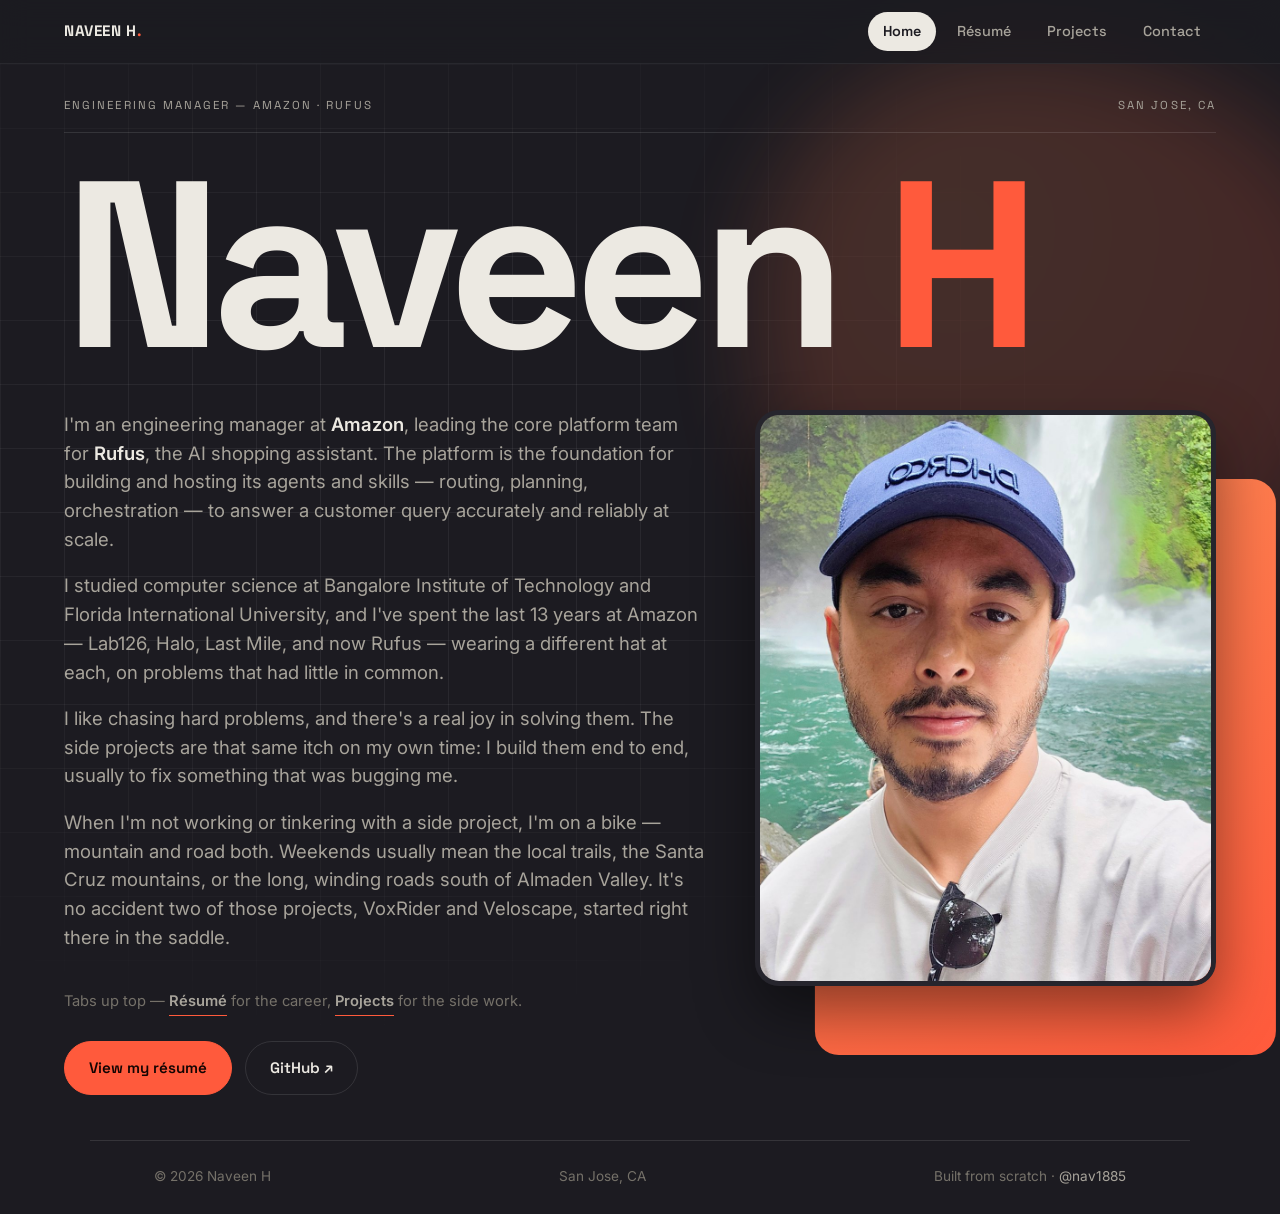
==== index.html @ c93e1983 "Redesign home, expand résumé, soft-dark theme, photo, project updates - Home: full-width layout (gia" ====
<!DOCTYPE html>
<html lang="en">
<head>
  <meta charset="UTF-8" />
  <meta name="viewport" content="width=device-width, initial-scale=1.0" />
  <title>Naveen H — Engineering Manager</title>
  <meta name="description" content="Naveen H — Engineering Manager at Amazon. Building agentic AI platforms, distributed systems, and the teams that ship them. Plus side projects and a lot of cycling." />
  <meta name="author" content="Naveen H" />

  <meta property="og:title" content="Naveen H — Engineering Manager" />
  <meta property="og:description" content="Engineering Manager at Amazon. Agentic AI, distributed systems, and the teams that ship them." />
  <meta property="og:type" content="website" />

  <link rel="preconnect" href="https://fonts.googleapis.com" />
  <link rel="preconnect" href="https://fonts.gstatic.com" crossorigin />
  <link href="https://fonts.googleapis.com/css2?family=Space+Grotesk:wght@400;500;600;700&family=Inter:wght@400;500;600&display=swap" rel="stylesheet" />
  <link rel="stylesheet" href="css/styles.css" />
  <link rel="icon" href="data:image/svg+xml,<svg xmlns='http://www.w3.org/2000/svg' viewBox='0 0 100 100'><text y='.9em' font-size='80' font-family='monospace' font-weight='bold' fill='%23ff4d2e'>N</text></svg>" />
</head>
<body>
  <!-- NAV / TAB BAR -->
  <header class="nav" id="nav">
    <button class="nav__logo" data-tab="home">NAVEEN&nbsp;H<span class="dot">.</span></button>
    <nav class="nav__tabs" id="tabs" role="tablist">
      <button class="tab-link is-active" data-tab="home" role="tab">Home</button>
      <button class="tab-link" data-tab="resume" role="tab">Résumé</button>
      <button class="tab-link" data-tab="projects" role="tab">Projects</button>
      <button class="tab-link" data-tab="contact" role="tab">Contact</button>
    </nav>
  </header>

  <main id="main">

    <!-- ============ HOME ============ -->
    <section class="panel panel--home is-active" id="panel-home" role="tabpanel">
      <div class="hero__grid" aria-hidden="true"></div>
      <div class="blob" aria-hidden="true"></div>
      <div class="hero">
        <div class="hero__top reveal">
          <span>Engineering Manager — Amazon · Rufus</span>
          <span>San Jose, CA</span>
        </div>

        <h1 class="hero__name reveal" style="--d:.06s">Naveen&nbsp;<span class="accent">H</span></h1>

        <div class="hero__body">
          <div class="hero__lead">
          <div class="hero__intro reveal" style="--d:.16s">
            <p>
              I'm an engineering manager at <strong>Amazon</strong>, leading the core platform team for
              <strong>Rufus</strong>, the AI shopping assistant. The platform is the foundation for
              building and hosting its agents and skills — routing, planning, orchestration — to answer a
              customer query accurately and reliably at scale.
            </p>
            <p>
              I studied computer science at Bangalore Institute of Technology and Florida International
              University, and I've spent the last 13 years at Amazon — Lab126, Halo, Last Mile, and now
              Rufus — wearing a different hat at each, on problems that had little in common.
            </p>
            <p>
              I like chasing hard problems, and there's a real joy in solving them. The side projects are
              that same itch on my own time: I build them end to end, usually to fix something that was
              bugging me.
            </p>
            <p>
              When I'm not working or tinkering with a side project, I'm on a bike — mountain and road both.
              Weekends usually mean the local trails, the Santa Cruz mountains, or the long, winding roads
              south of Almaden Valley. It's no accident two of those projects, VoxRider and Veloscape,
              started right there in the saddle.
            </p>
          </div>

          <div class="hero__aside reveal" style="--d:.24s">
            <p class="hero__hint">
              Tabs up top — <button class="link-tab" data-tab="resume">Résumé</button> for the career,
              <button class="link-tab" data-tab="projects">Projects</button> for the side work.
            </p>
            <div class="hero__actions">
              <button class="btn btn--solid" data-tab="resume">View my résumé</button>
              <a href="https://github.com/nav1885" target="_blank" rel="noopener" class="btn btn--ghost">GitHub ↗</a>
            </div>
          </div>
          </div>
          <figure class="hero__portrait reveal" style="--d:.3s">
            <img src="assets/img/profile.jpg" alt="Naveen H" width="900" height="1200" />
          </figure>
        </div>
      </div>
    </section>

    <!-- ============ RÉSUMÉ ============ -->
    <section class="panel" id="panel-resume" role="tabpanel">
      <div class="wrap">
        <div class="section__head reveal">
          <span class="section__tag">Résumé</span>
          <h2 class="section__title">A decade of building<br>platforms &amp; people.</h2>
          <p class="section__intro">
            Engineering manager with 13+ years at Amazon — from shipping big-data telemetry pipelines as
            an engineer to leading the platform behind Amazon's AI shopping assistant. My throughline:
            find the right problems, enable the team, and turn ambiguity into shipped product.
          </p>
        </div>

        <h3 class="block-title reveal">Experience</h3>
        <ol class="timeline">
          <li class="t-item reveal">
            <div class="t-item__rail"><span class="t-dot t-dot--now"></span></div>
            <div class="t-item__body">
              <div class="t-item__meta">
                <span class="t-item__date">Jan 2025 — Present</span>
                <span class="t-item__badge t-item__badge--now">Current</span>
              </div>
              <h3 class="t-item__role">Software Development Manager</h3>
              <p class="t-item__org">Amazon · Rufus <span>— Santa Clara, CA</span></p>
              <p class="t-item__desc">
                Lead and grow the <strong>core platform team</strong> for Rufus, Amazon's AI shopping
                assistant — the experience that guides customers through their shopping journey and answers
                questions on products, recommendations, comparisons, price alerts, and more.
              </p>
              <ul class="t-item__points">
                <li>The team builds the core platform that orchestrates streaming workflows across multiple internal services and LLMs — with graceful degradation, load testing, and operations across North America, Europe, and the Far East.</li>
                <li>The platform hosts a <strong>multi-agent</strong> stack — query understanding, routing, planning, and orchestration — to answer customer queries accurately and at low latency.</li>
                <li>Drove delivery of <strong>Deep Research</strong>, an async agentic workflow that compiles a complete, personalized shopping guide from a customer's preferences.</li>
              </ul>
              <ul class="t-item__tags"><li>Agentic AI / LLMs</li><li>Multi-agent orchestration</li><li>Streaming</li><li>Global scale</li></ul>
            </div>
          </li>

          <li class="t-item reveal">
            <div class="t-item__rail"><span class="t-dot"></span></div>
            <div class="t-item__body">
              <div class="t-item__meta"><span class="t-item__date">Jun 2023 — Dec 2024</span></div>
              <h3 class="t-item__role">Software Development Manager</h3>
              <p class="t-item__org">Amazon · Last Mile <span>— Santa Cruz, CA</span></p>
              <p class="t-item__desc">
                Managed the team building an Android <strong>in-vehicle delivery app</strong> that guides
                drivers through daily routes, itineraries, and turn-by-turn navigation to deliver packages
                to retail customers.
              </p>
              <ul class="t-item__points">
                <li>Partnered with external OEM partners on an over-the-air update mechanism, enabling rapid, autonomous updates that cut release time by <strong>75%</strong>.</li>
                <li>Expanded the app into <strong>EU regions</strong> with multi-language support for seamless driver adoption.</li>
                <li>Led developer-productivity initiatives — CI optimization, pre-commit automated testing, pipeline automation, and automated APK builds and signing.</li>
                <li>Restructured operational metrics to better classify customer concerns, improving monitoring and notifications.</li>
              </ul>
              <ul class="t-item__tags"><li>Android</li><li>OTA updates</li><li>EU expansion</li><li>Developer productivity</li></ul>
            </div>
          </li>

          <li class="t-item reveal">
            <div class="t-item__rail"><span class="t-dot"></span></div>
            <div class="t-item__body">
              <div class="t-item__meta"><span class="t-item__date">Oct 2021 — Jun 2023</span></div>
              <h3 class="t-item__role">Software Development Manager</h3>
              <p class="t-item__org">Amazon · Halo Health Technology <span>— Sunnyvale, CA</span></p>
              <p class="t-item__desc">
                Built and led a high-performing, <strong>9-person</strong> multi-disciplinary team to tackle
                accuracy challenges and improve the efficacy of algorithms running on Halo health devices.
              </p>
              <ul class="t-item__points">
                <li>Defined the team's mission, charter, goals, and a <strong>3-year roadmap</strong>, working closely with product, science, engineering, and partner teams.</li>
                <li>Launched a framework to visualize algorithm performance for applied-science teams, integrated into the pipeline to gate deployments on KPIs and reduce churn.</li>
                <li>Stood up on-device <strong>end-to-end testing</strong> in a controlled environment to measure performance and eliminate defects before shipping.</li>
                <li>Built a sensor-data collection pipeline for iterative algorithm development, and shipped customer-facing features to <strong>200,000+</strong> users with a closed-loop improvement system.</li>
              </ul>
              <ul class="t-item__tags"><li>Wearables</li><li>Applied science</li><li>Algorithm quality</li><li>Roadmap &amp; charter</li></ul>
            </div>
          </li>

          <li class="t-item reveal">
            <div class="t-item__rail"><span class="t-dot"></span></div>
            <div class="t-item__body">
              <div class="t-item__meta"><span class="t-item__date">Jan 2019 — Oct 2021</span></div>
              <h3 class="t-item__role">Software Development Manager</h3>
              <p class="t-item__org">Amazon · Lab126 <span>— Sunnyvale, CA</span></p>
              <p class="t-item__desc">
                Built a team of <strong>6 engineers</strong> from scratch to partner with applied and research
                scientists on ML infrastructure for a multi-year roadmap — defining strategy, execution
                methodology, and hiring.
              </p>
              <ul class="t-item__points">
                <li>Over two years, the team shipped <strong>4 services and 5 AWS batch workflows</strong> processing <strong>100TB+</strong> for pre-processing, transformation, and batch inference.</li>
                <li>Delivered a fully managed reporting &amp; analytics platform — <strong>100+ dashboards</strong> serving <strong>1,200+</strong> engineers, PMs, and executives across regions; serverless microservices, GraphQL backends, and a React static-site frontend. Cut infra cost <strong>90%</strong>, saved 50%+ productivity time, CSAT 4/5.</li>
                <li>Streamlined the SDLC — architecture, documentation, and CI/CD with automated tests — nearly eliminating post-production issues and reducing developer burnout by <strong>55%+</strong>.</li>
                <li>Managed a <strong>$1M budget</strong> and AWS capacity planning, holding cost estimates within 5–10%.</li>
              </ul>
              <ul class="t-item__tags"><li>Machine learning infra</li><li>Serverless</li><li>GraphQL · React</li><li>$1M budget</li></ul>
            </div>
          </li>

          <li class="t-item reveal">
            <div class="t-item__rail"><span class="t-dot"></span></div>
            <div class="t-item__body">
              <div class="t-item__meta"><span class="t-item__date">Sep 2017 — Dec 2018</span></div>
              <h3 class="t-item__role">Senior Software Development Engineer · Lead</h3>
              <p class="t-item__org">Amazon · Lab126 <span>— Sunnyvale, CA</span></p>
              <p class="t-item__desc">
                As tech lead, designed and built a serverless, highly scalable RESTful ML microservice for
                return-rate prediction, fronted by a dashboard web app.
              </p>
              <ul class="t-item__points">
                <li>Replaced a third-party dependency and a 3-week, error-prone manual process — <strong>saving $100K/year</strong> and returning results in seconds at basic cloud-infra cost; multi-threaded processors handled 10+ years of on-demand data.</li>
                <li>Built a reusable, horizontally-scaling framework to ingest data from <strong>20+ contract manufacturers</strong> into 4 databases, with automated CI/CD (unit tests and code-review gates).</li>
                <li>Designed an OAuth authentication microservice on <strong>AWS Cognito</strong> with federated access and signed temporary tokens, fronting all of the team's frontend apps.</li>
              </ul>
              <ul class="t-item__tags"><li>ML services</li><li>OAuth · Cognito</li><li>CI/CD</li><li>Scalability</li></ul>
            </div>
          </li>

          <li class="t-item reveal">
            <div class="t-item__rail"><span class="t-dot"></span></div>
            <div class="t-item__body">
              <div class="t-item__meta"><span class="t-item__date">Nov 2012 — Sep 2017</span></div>
              <h3 class="t-item__role">Software Development Engineer</h3>
              <p class="t-item__org">Amazon · Lab126 <span>— Sunnyvale, CA</span></p>
              <p class="t-item__desc">
                Designed and built a <strong>BI reporting engine</strong> from the ground up, serving 400+
                internal users across 10+ geographies.
              </p>
              <ul class="t-item__points">
                <li>Built and operated a big-data ingestion and summarization platform (<strong>100TB+</strong>) deriving device telemetry, performance, and usage metrics to monitor field-device health.</li>
                <li>Added dashboard web-app features including <strong>SSO</strong> and VIP management.</li>
              </ul>
              <ul class="t-item__tags"><li>Big data</li><li>BI &amp; reporting</li><li>Telemetry</li><li>SSO</li></ul>
            </div>
          </li>
        </ol>

        <h3 class="block-title reveal">Education</h3>
        <div class="edu reveal">
          <div class="edu__item">
            <span class="edu__deg">M.S. Computer Science</span>
            <span class="edu__school">Florida International University · 2011</span>
          </div>
          <div class="edu__item">
            <span class="edu__deg">B.S. Computer Science</span>
            <span class="edu__school">Bangalore Institute of Technology · 2009</span>
          </div>
        </div>
      </div>
    </section>

    <!-- ============ PROJECTS ============ -->
    <section class="panel" id="panel-projects" role="tabpanel">
      <div class="wrap">
        <div class="section__head reveal">
          <span class="section__tag">Projects</span>
          <h2 class="section__title">Nights &amp; weekends,<br>shipped.</h2>
          <p class="section__intro">
            Side projects I build end-to-end — design, code, backend, and store launch. A few are live in
            the App Store right now; the rest are close behind.
          </p>
        </div>
        <div class="proj-grid" id="projGrid"><!-- injected by main.js --></div>
        <a href="https://github.com/nav1885" target="_blank" rel="noopener" class="proj-all reveal">
          See everything on GitHub <span>↗</span>
        </a>
      </div>
    </section>

    <!-- ============ CONTACT ============ -->
    <section class="panel panel--contact" id="panel-contact" role="tabpanel">
      <div class="wrap contact__inner reveal">
        <span class="section__tag">Contact</span>
        <h2 class="contact__title">Let's build<br>something.</h2>
        <a href="mailto:nhc002@gmail.com" class="contact__email">nhc002@gmail.com</a>
        <div class="contact__links">
          <a href="https://github.com/nav1885" target="_blank" rel="noopener">GitHub</a>
          <a href="https://www.strava.com/athletes/55120970" target="_blank" rel="noopener">Strava</a>
        </div>
      </div>
    </section>
  </main>

  <footer class="footer">
    <span>© <span id="year"></span> Naveen H</span>
    <span>San Jose, CA</span>
    <span>Built from scratch · <a href="https://github.com/nav1885" target="_blank" rel="noopener">@nav1885</a></span>
  </footer>

  <script src="js/main.js"></script>
</body>
</html>
---- css/styles.css ----
/* =========================================================
   Naveen H — Portfolio
   Dark · bold · minimal · large type · TAB-based (no long scroll)
   ========================================================= */

:root {
  --bg:        #1c1b21;
  --bg-soft:   #26252d;
  --bg-card:   #26252d;
  --line:      rgba(255,255,255,.11);
  --line-soft: rgba(255,255,255,.06);
  --fg:        #ece9e2;
  --fg-dim:    #a8a49b;
  --fg-faint:  #757169;
  --accent:    #ff5a3c;
  --accent-2:  #ff8a55;
  --strava:    #fc4c02;
  --nav-bg:    rgba(28,27,33,.78);
  --shadow:    0 18px 44px rgba(0,0,0,.32);

  --ios:    #e7e7ea;
  --android:#3ddc84;
  --web:    #5b9dff;
  --chain:  #b794ff;
  --ai:     #ffb02e;

  --maxw: 1100px;
  --pad: clamp(1.25rem, 5vw, 4.5rem);
  --nav-h: 64px;
  --font-display: "Space Grotesk", system-ui, sans-serif;
  --font-body: "Inter", system-ui, sans-serif;
  --ease: cubic-bezier(.16,1,.3,1);
}

* { margin: 0; padding: 0; box-sizing: border-box; }
html { -webkit-font-smoothing: antialiased; }
body {
  background: var(--bg); color: var(--fg);
  font-family: var(--font-body); font-size: 17px; line-height: 1.6;
  overflow-x: hidden; -moz-osx-font-smoothing: grayscale;
  min-height: 100vh; display: flex; flex-direction: column;
}
::selection { background: var(--accent); color: #fff; }
a { color: inherit; text-decoration: none; }
button { font: inherit; color: inherit; background: none; border: none; cursor: pointer; }
em { font-style: normal; color: var(--accent); }
strong { color: var(--fg); font-weight: 600; }
.accent { color: var(--accent); }

/* ---------- NAV / TAB BAR ---------- */
.nav {
  position: fixed; top: 0; left: 0; right: 0; z-index: 100; height: var(--nav-h);
  display: flex; align-items: center; justify-content: space-between; gap: 1rem;
  padding: 0 var(--pad);
  background: var(--nav-bg);
  backdrop-filter: blur(14px) saturate(140%);
  -webkit-backdrop-filter: blur(14px) saturate(140%);
  border-bottom: 1px solid var(--line-soft);
}
.nav__logo {
  font-family: var(--font-display); font-weight: 700; letter-spacing: .04em;
  font-size: .95rem; white-space: nowrap; flex-shrink: 0;
}
.nav__logo .dot { color: var(--accent); }
.nav__tabs { display: flex; gap: .35rem; overflow-x: auto; scrollbar-width: none; }
.nav__tabs::-webkit-scrollbar { display: none; }
.tab-link {
  font-family: var(--font-display); font-weight: 500; font-size: .9rem;
  color: var(--fg-dim); padding: .5rem .95rem; border-radius: 100px;
  white-space: nowrap; transition: color .25s, background .25s;
}
.tab-link:hover { color: var(--fg); }
.tab-link.is-active { color: var(--bg); background: var(--fg); font-weight: 600; }
@media (max-width: 640px) {
  :root { --pad: 1.1rem; }
  .nav__logo { font-size: .85rem; }
  .tab-link { font-size: .82rem; padding: .45rem .7rem; }
}

/* ---------- PANELS (tabs) ---------- */
#main { flex: 1; position: relative; }
.panel { display: none; padding-top: var(--nav-h); min-height: calc(100vh - var(--nav-h)); }
.panel.is-active { display: block; }
.panel.is-active { animation: panelIn .55s var(--ease) both; }
@keyframes panelIn { from { opacity: 0; transform: translateY(10px); } to { opacity: 1; transform: none; } }
.wrap { max-width: var(--maxw); margin: 0 auto; padding: clamp(2.5rem, 6vw, 4.5rem) var(--pad) 5rem; }
/* Résumé & Projects tabs run wider — ~70% of page on large screens, never narrower than other tabs */
#panel-resume .wrap,
#panel-projects .wrap { max-width: max(var(--maxw), 72vw); }

/* ---------- HERO (home panel) ---------- */
.panel--home.is-active { display: flex; }
.panel--home { position: relative; align-items: center; overflow: hidden; }
.hero__grid {
  position: absolute; inset: 0;
  background-image: linear-gradient(var(--line-soft) 1px, transparent 1px),
                    linear-gradient(90deg, var(--line-soft) 1px, transparent 1px);
  background-size: 64px 64px;
  mask-image: radial-gradient(ellipse 75% 65% at 28% 42%, #000 30%, transparent 78%);
  -webkit-mask-image: radial-gradient(ellipse 75% 65% at 28% 42%, #000 30%, transparent 78%);
}
.panel--home::after { content: none; }
.hero {
  position: relative; z-index: 1; width: 100%; max-width: none; margin: 0;
  padding: clamp(1.25rem,3.5vh,2.5rem) var(--pad) clamp(2rem,5vh,3.5rem);
  display: flex; flex-direction: column;
}
.hero__top {
  display: flex; justify-content: space-between; gap: 1rem; flex-wrap: wrap;
  font-family: var(--font-display); text-transform: uppercase; letter-spacing: .18em;
  font-size: .72rem; color: var(--fg-dim);
  padding-bottom: 1.1rem; border-bottom: 1px solid var(--line); margin-bottom: clamp(1rem,3vw,2.2rem);
}
.hero__name {
  font-family: var(--font-display); font-weight: 700; white-space: nowrap;
  font-size: clamp(3.4rem, 18.5vw, 20rem); line-height: .82; letter-spacing: -.045em;
  margin: 0 0 clamp(1.6rem,4vw,3rem);
}
.hero__body {
  display: grid; grid-template-columns: minmax(0, 1fr) clamp(300px, 36vw, 510px);
  gap: clamp(1.5rem,4vw,3.25rem); align-items: start; width: 100%;
}
.hero__lead { min-width: 0; }
.hero__intro p {
  font-size: clamp(1.05rem, 1.45vw, 1.4rem); line-height: 1.55; color: var(--fg-dim); max-width: none;
}
.hero__intro p + p { margin-top: 1.1rem; }
.hero__intro strong { color: var(--fg); }
.hero__aside { display: flex; flex-direction: column; margin-top: clamp(1.6rem,3vw,2.4rem); }
.hero__aside-label {
  font-family: var(--font-display); text-transform: uppercase; letter-spacing: .16em;
  font-size: .72rem; color: var(--fg-faint); margin-bottom: 1rem;
}
.chips { list-style: none; display: flex; flex-wrap: wrap; gap: .5rem; margin-bottom: 1.8rem; }
.chips li {
  font-family: var(--font-display); font-weight: 500; font-size: .85rem; color: var(--fg-dim);
  padding: .45rem .95rem; border: 1px solid var(--line); border-radius: 100px; background: var(--bg-soft);
  transition: transform .25s var(--ease), color .25s, border-color .25s;
}
.chips li:nth-child(3n) { transform: rotate(-1.5deg); }
.chips li:nth-child(4n) { transform: rotate(1.5deg); }
.chips li:hover,
.chips li:nth-child(3n):hover,
.chips li:nth-child(4n):hover { transform: translateY(-2px) rotate(0deg); color: var(--accent); border-color: var(--accent); }
.hero__hint { font-size: .92rem; color: var(--fg-faint); margin-bottom: 1.6rem; }
.link-tab { color: var(--fg-dim); font-weight: 600; border-bottom: 1.5px solid var(--accent); padding-bottom: 1px; transition: color .2s; }
.link-tab:hover { color: var(--accent); }
.hero__actions { display: flex; flex-wrap: wrap; gap: .8rem; }

/* profile portrait — portrait card + offset geometric "cube" block behind */
.hero__portrait {
  position: relative; margin: 0; justify-self: center;
  width: 100%; max-width: 510px; aspect-ratio: 4 / 5;
}
.hero__portrait::before {
  content: ""; position: absolute; inset: 0; z-index: 0;
  background: linear-gradient(150deg, var(--accent-2), var(--accent));
  border-radius: 24px;
  transform: translate(13%, 12%);
}
.hero__portrait img {
  position: relative; z-index: 1; display: block; width: 100%; height: 100%;
  object-fit: cover; object-position: center 12%;
  border-radius: 24px;
  border: 5px solid var(--bg-soft); box-shadow: 0 26px 60px rgba(0,0,0,.45);
}

/* organic morphing accent shape */
.blob {
  position: absolute; z-index: 0; pointer-events: none;
  width: 48vw; height: 48vw; max-width: 760px; max-height: 760px;
  right: -7vw; top: 4%;
  background: radial-gradient(circle at 32% 30%, var(--accent-2), var(--accent) 72%);
  opacity: .18; filter: blur(46px);
  border-radius: 42% 58% 63% 37% / 41% 44% 56% 59%;
  animation: morph 16s ease-in-out infinite alternate;
}
@keyframes morph {
  0%   { border-radius: 42% 58% 63% 37% / 41% 44% 56% 59%; transform: rotate(0deg) scale(1); }
  50%  { border-radius: 58% 42% 38% 62% / 63% 38% 62% 37%; transform: rotate(14deg) scale(1.09); }
  100% { border-radius: 38% 62% 57% 43% / 54% 60% 40% 46%; transform: rotate(-9deg) scale(1.04); }
}
@media (max-width: 860px) {
  .hero__body { grid-template-columns: 1fr; gap: 2.2rem; }
  .hero__name { font-size: clamp(2.8rem, 15vw, 6rem); }
  .hero__portrait { order: -1; max-width: 280px; justify-self: start; margin-bottom: 1rem; }
  .blob { opacity: .16; }
}
@media (prefers-reduced-motion: reduce) { .blob { animation: none; } }

/* stats inside hero */
.stats {
  display: grid; grid-template-columns: repeat(4, 1fr);
  border: 1px solid var(--line); border-radius: 16px; overflow: hidden;
  background: var(--bg-soft); max-width: 760px; box-shadow: var(--shadow);
}
.stat { padding: 1.7rem 1.4rem; border-right: 1px solid var(--line); }
.stat:last-child { border-right: none; }
.stat__num {
  font-family: var(--font-display); font-weight: 700;
  font-size: clamp(1.7rem, 4vw, 2.6rem); line-height: 1; letter-spacing: -.02em; margin-bottom: .4rem;
}
.stat__label { font-size: .82rem; color: var(--fg-dim); }
@media (max-width: 700px) {
  .stats { grid-template-columns: repeat(2, 1fr); }
  .stat:nth-child(2) { border-right: none; }
  .stat:nth-child(1), .stat:nth-child(2) { border-bottom: 1px solid var(--line); }
}

/* ---------- BUTTONS ---------- */
.btn {
  display: inline-flex; align-items: center; gap: .55rem;
  font-family: var(--font-display); font-weight: 600; font-size: .95rem;
  padding: .85rem 1.5rem; border-radius: 100px; border: 1px solid var(--line);
  transition: transform .25s var(--ease), background .25s, color .25s, border-color .25s;
}
.btn:hover { transform: translateY(-2px); }
.btn--solid { background: var(--accent); color: #120402; border-color: var(--accent); }
.btn--solid:hover { background: var(--accent-2); border-color: var(--accent-2); }
.btn--ghost { color: var(--fg); }
.btn--ghost:hover { background: var(--bg-soft); border-color: var(--fg-dim); }
.btn--strava { background: var(--strava); color: #fff; border-color: var(--strava); }
.btn--strava:hover { filter: brightness(1.1); }

/* ---------- SECTION SHELL ---------- */
.section__head { max-width: 900px; margin-bottom: 3.5rem; }
.section__tag {
  font-family: var(--font-display); font-weight: 600; font-size: .8rem;
  letter-spacing: .15em; text-transform: uppercase; color: var(--accent);
  display: inline-block; margin-bottom: 1.3rem;
}
.section__title {
  font-family: var(--font-display); font-weight: 700;
  font-size: clamp(2.4rem, 6.5vw, 4.6rem); line-height: .98; letter-spacing: -.03em; margin-bottom: 1.5rem;
}
.section__intro { font-size: clamp(1rem, 1.8vw, 1.18rem); color: var(--fg-dim); line-height: 1.6; }
.block-title {
  font-family: var(--font-display); font-weight: 600; font-size: 1rem;
  text-transform: uppercase; letter-spacing: .14em; color: var(--fg-faint);
  margin: 3.5rem 0 2rem; padding-bottom: .8rem; border-bottom: 1px solid var(--line);
}

/* ---------- COMPETENCIES ---------- */
.competencies { display: grid; grid-template-columns: 1fr 1fr; gap: 1px; background: var(--line); border: 1px solid var(--line); border-radius: 16px; overflow: hidden; }
.comp { background: var(--bg-soft); padding: 1.6rem; display: flex; gap: 1rem; }
.comp__no { font-family: var(--font-display); font-weight: 700; color: var(--accent); font-size: 1.05rem; }
.comp p { color: var(--fg-dim); font-size: .98rem; }
@media (max-width: 640px) { .competencies { grid-template-columns: 1fr; } }

/* ---------- TIMELINE ---------- */
.timeline { list-style: none; }
.t-item { display: grid; grid-template-columns: 24px 1fr; gap: clamp(1rem, 3vw, 2rem); }
.t-item__rail { position: relative; display: flex; justify-content: center; }
.t-item__rail::before {
  content: ""; position: absolute; top: 8px; bottom: -2.4rem; left: 50%;
  width: 1px; background: var(--line); transform: translateX(-50%);
}
.t-item:last-child .t-item__rail::before { display: none; }
.t-dot {
  width: 12px; height: 12px; border-radius: 50%; margin-top: 6px;
  background: var(--bg); border: 2px solid var(--fg-faint); position: relative; z-index: 1;
  transition: border-color .3s, box-shadow .3s;
}
.t-dot--now { border-color: var(--accent); background: var(--accent); box-shadow: 0 0 0 5px rgba(255,77,46,.15); }
.t-item:hover .t-dot { border-color: var(--accent); }
.t-item__body { padding-bottom: 2.6rem; }
.t-item__meta { display: flex; align-items: center; gap: .8rem; margin-bottom: .4rem; }
.t-item__date {
  font-family: var(--font-display); font-size: .8rem; letter-spacing: .04em;
  color: var(--fg-faint); text-transform: uppercase;
}
.t-item__badge--now {
  font-family: var(--font-display); font-size: .68rem; font-weight: 600;
  text-transform: uppercase; letter-spacing: .08em; color: var(--accent);
  border: 1px solid rgba(255,77,46,.4); padding: .1rem .5rem; border-radius: 100px;
}
.t-item__role { font-family: var(--font-display); font-weight: 600; font-size: clamp(1.25rem, 2.6vw, 1.6rem); line-height: 1.15; }
.t-item__org { color: var(--fg-dim); font-weight: 500; margin: .2rem 0 1rem; }
.t-item__org span { color: var(--fg-faint); font-weight: 400; }
.t-item__desc { color: var(--fg-dim); max-width: 960px; margin-bottom: .9rem; }
.t-item__points { list-style: none; max-width: 960px; margin: 0 0 1.1rem; display: flex; flex-direction: column; gap: .55rem; }
.t-item__points li { position: relative; padding-left: 1.15rem; color: var(--fg-dim); font-size: .97rem; line-height: 1.5; }
.t-item__points li::before { content: ""; position: absolute; left: 0; top: .6em; width: 5px; height: 5px; border-radius: 50%; background: var(--accent); }
.t-item__points strong { color: var(--fg); }
.t-item__tags { list-style: none; display: flex; flex-wrap: wrap; gap: .5rem; }
.t-item__tags li { font-size: .78rem; color: var(--fg-dim); padding: .3rem .8rem; border: 1px solid var(--line); border-radius: 100px; background: var(--bg-soft); }

.edu { display: grid; grid-template-columns: 1fr 1fr; gap: 1.5rem; }
.edu__item { display: flex; flex-direction: column; gap: .25rem; }
.edu__deg { font-family: var(--font-display); font-weight: 600; font-size: 1.1rem; }
.edu__school { color: var(--fg-faint); font-size: .92rem; }
@media (max-width: 560px) { .edu { grid-template-columns: 1fr; } }

/* ---------- PROJECTS ---------- */
.proj-grid { display: grid; grid-template-columns: repeat(2, 1fr); gap: 1.5rem; }
@media (max-width: 880px) { .proj-grid { grid-template-columns: 1fr; } }
.card {
  position: relative; display: flex; flex-direction: column;
  background: var(--bg-card); border: 1px solid var(--line); border-radius: 20px;
  overflow: hidden; box-shadow: var(--shadow);
  transition: transform .4s var(--ease), border-color .4s var(--ease), box-shadow .4s var(--ease);
}
.card:hover { transform: translateY(-4px); border-color: rgba(255,90,60,.55); box-shadow: 0 24px 60px rgba(0,0,0,.5); }
.card.is-feature { grid-column: 1 / -1; }
@media (min-width: 881px) {
  .card.is-feature { display: grid; grid-template-columns: 1.05fr 1fr; }
  .card.is-feature .card__shots { border-bottom: none; border-left: 1px solid var(--line); order: 2; }
}
.card__shots {
  position: relative; display: flex; gap: 10px; padding: 1.4rem;
  background: radial-gradient(circle at 30% 20%, rgba(255,77,46,.10), transparent 55%), var(--bg-soft);
  border-bottom: 1px solid var(--line); overflow-x: auto; scrollbar-width: none; align-items: center; min-height: 220px;
}
.card__shots::-webkit-scrollbar { display: none; }
.card__shots img { height: 240px; width: auto; border-radius: 14px; border: 1px solid var(--line); flex-shrink: 0; box-shadow: 0 14px 34px rgba(20,18,12,.18); background: #fff; }
.card.is-feature .card__shots img { height: 300px; }
.card__art { min-height: 220px; display: flex; align-items: center; justify-content: center; padding: 2rem; border-bottom: 1px solid var(--line); position: relative; overflow: hidden; }
.card__art-glyph {
  font-family: var(--font-display); font-weight: 700; font-size: clamp(3rem, 9vw, 6rem);
  letter-spacing: -.04em; line-height: 1; text-align: center;
  background: linear-gradient(120deg, var(--fg), var(--fg-faint));
  -webkit-background-clip: text; background-clip: text; color: transparent; position: relative; z-index: 1;
}
.card__art::before {
  content: ""; position: absolute; inset: 0;
  background-image: linear-gradient(var(--line-soft) 1px, transparent 1px), linear-gradient(90deg, var(--line-soft) 1px, transparent 1px);
  background-size: 28px 28px; opacity: .6;
}
.card__art--icon { background: radial-gradient(circle at 50% 38%, rgba(242,58,28,.10), transparent 62%), var(--bg-soft); }
.card__icon { width: 128px; height: 128px; border-radius: 28px; position: relative; z-index: 1; border: 1px solid var(--line); box-shadow: 0 14px 34px rgba(20,18,12,.22); }
.card__body { padding: 1.8rem; display: flex; flex-direction: column; flex: 1; }
.card__top { display: flex; align-items: baseline; justify-content: space-between; gap: 1rem; margin-bottom: .5rem; }
.card__name { font-family: var(--font-display); font-weight: 700; font-size: clamp(1.4rem, 3vw, 1.9rem); letter-spacing: -.02em; }
.card__commits { font-family: var(--font-display); font-size: .78rem; color: var(--fg-faint); white-space: nowrap; }
.card__commits b { color: var(--fg-dim); font-weight: 600; }
.card__tagline { color: var(--accent); font-weight: 500; margin-bottom: .8rem; font-size: .98rem; }
.card__desc { color: var(--fg-dim); font-size: .96rem; margin-bottom: 1.3rem; }
.card__badges { display: flex; flex-wrap: wrap; gap: .5rem; margin-bottom: 1.4rem; }
.badge {
  display: inline-flex; align-items: center; gap: .4rem; font-size: .76rem; font-weight: 500;
  font-family: var(--font-display); padding: .32rem .7rem; border-radius: 7px;
  border: 1px solid var(--line); color: var(--fg-dim); background: var(--bg-soft);
}
.badge .badge__dot { width: 7px; height: 7px; border-radius: 50%; }
.badge--ios .badge__dot { background: var(--ios); }
.badge--android .badge__dot { background: var(--android); }
.badge--web .badge__dot { background: var(--web); }
.badge--chain .badge__dot { background: var(--chain); }
.badge--ai .badge__dot { background: var(--ai); }
.badge--live { color: var(--android); border-color: rgba(61,220,132,.35); background: rgba(61,220,132,.08); }
.badge--live .badge__dot { background: var(--android); animation: pulse 1.8s infinite; }
@keyframes pulse { 0%,100%{ box-shadow: 0 0 0 0 rgba(61,220,132,.5);} 50%{ box-shadow: 0 0 0 5px rgba(61,220,132,0);} }
.card__links { margin-top: auto; display: flex; flex-wrap: wrap; gap: .7rem; }
.card__link {
  display: inline-flex; align-items: center; gap: .4rem; font-family: var(--font-display);
  font-weight: 600; font-size: .86rem; padding: .55rem 1rem; border-radius: 100px;
  border: 1px solid var(--line); transition: all .25s var(--ease);
}
.card__link:hover { transform: translateY(-2px); }
.card__link--repo:hover { background: var(--fg); color: var(--bg); border-color: var(--fg); }
.card__link--store { background: var(--accent); color: #120402; border-color: var(--accent); }
.card__link--store:hover { background: var(--accent-2); border-color: var(--accent-2); }
.proj-all {
  display: inline-flex; align-items: center; gap: .5rem; margin-top: 3rem;
  font-family: var(--font-display); font-weight: 600; font-size: 1.05rem;
  color: var(--fg-dim); transition: color .25s, gap .25s var(--ease);
}
.proj-all span { color: var(--accent); }
.proj-all:hover { color: var(--fg); gap: .9rem; }

/* ---------- STRAVA ---------- */
.panel--strava { background: linear-gradient(135deg, var(--strava) 0%, #ff7a2e 100%); color: #1a0a02; position: relative; overflow: hidden; }
.panel--strava.is-active { display: flex; align-items: center; }
.panel--strava::before {
  content: ""; position: absolute; inset: 0;
  background-image: linear-gradient(rgba(0,0,0,.05) 1px, transparent 1px), linear-gradient(90deg, rgba(0,0,0,.05) 1px, transparent 1px);
  background-size: 48px 48px; opacity: .5;
}
.strava__inner {
  position: relative; z-index: 1; max-width: var(--maxw); margin: 0 auto; width: 100%;
  padding: clamp(2.5rem, 6vw, 4.5rem) var(--pad);
  display: grid; grid-template-columns: 1.1fr 1fr; gap: clamp(2rem, 5vw, 4rem); align-items: center;
}
.section__tag--dark { color: rgba(26,10,2,.65); }
.strava__title { font-family: var(--font-display); font-weight: 700; font-size: clamp(2.6rem, 7vw, 5.5rem); line-height: .92; letter-spacing: -.03em; margin-bottom: 1.3rem; }
.strava__lede { font-size: clamp(1rem, 2vw, 1.25rem); color: rgba(26,10,2,.82); max-width: 480px; margin-bottom: 2rem; }
.strava__stats { display: grid; grid-template-columns: 1fr 1fr; gap: 1px; background: rgba(26,10,2,.18); border: 1px solid rgba(26,10,2,.18); border-radius: 16px; overflow: hidden; }
.s-stat { background: rgba(255,255,255,.10); padding: 1.7rem 1.4rem; }
.s-stat__num { font-family: var(--font-display); font-weight: 700; font-size: clamp(1.5rem, 3.5vw, 2.2rem); line-height: 1; letter-spacing: -.02em; }
.s-stat__label { font-size: .86rem; color: rgba(26,10,2,.7); margin-top: .4rem; }
@media (max-width: 820px) { .strava__inner { grid-template-columns: 1fr; } }

/* ---------- CONTACT ---------- */
.panel--contact.is-active { display: flex; align-items: center; }
.contact__inner { width: 100%; }
.contact__title { font-family: var(--font-display); font-weight: 700; font-size: clamp(3rem, 11vw, 7.5rem); line-height: .92; letter-spacing: -.04em; margin: 1rem 0 2rem; }
.contact__email { display: inline-block; font-family: var(--font-display); font-weight: 500; font-size: clamp(1.3rem, 3.5vw, 2.4rem); color: var(--fg); border-bottom: 2px solid var(--line); padding-bottom: .3rem; transition: border-color .3s, color .3s; }
.contact__email:hover { border-color: var(--accent); color: var(--accent); }
.contact__links { display: flex; flex-wrap: wrap; gap: 2rem; margin-top: 3rem; }
.contact__links a { color: var(--fg-dim); font-weight: 500; transition: color .25s; }
.contact__links a:hover { color: var(--fg); }
.contact__links a::after { content: "↗"; font-size: .8em; margin-left: .3rem; color: var(--accent); }

/* ---------- FOOTER ---------- */
.footer {
  display: flex; flex-wrap: wrap; gap: 1rem; justify-content: space-between;
  padding: 1.6rem var(--pad); border-top: 1px solid var(--line);
  color: var(--fg-faint); font-size: .85rem; max-width: var(--maxw); margin: 0 auto; width: 100%;
}
.footer a { color: var(--fg-dim); }
.footer a:hover { color: var(--accent); }

/* ---------- REVEAL ---------- */
.reveal { opacity: 0; transform: translateY(22px); transition: opacity .7s var(--ease) var(--d, 0s), transform .7s var(--ease) var(--d, 0s); }
.reveal.in { opacity: 1; transform: none; }
@media (prefers-reduced-motion: reduce) {
  .reveal { opacity: 1; transform: none; transition: none; }
  .panel.is-active { animation: none; }
}
html.cap .reveal { opacity: 1 !important; transform: none !important; transition: none !important; }
html.cap .panel.is-active { animation: none; }
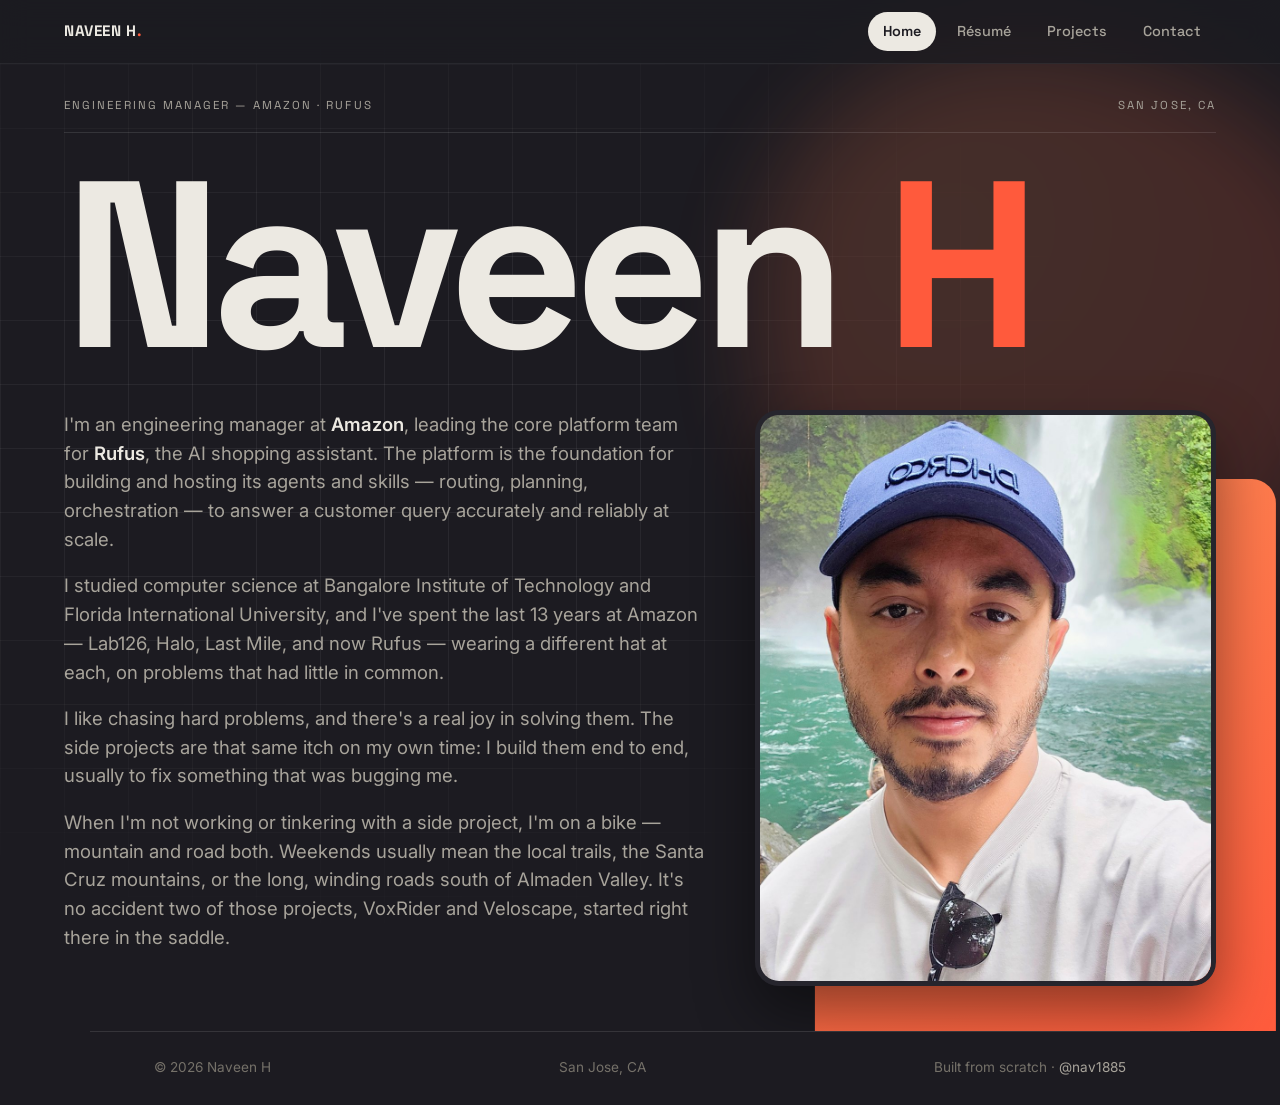
==== commit fa150360: "Remove home nav-hint line and CTA buttons Home hero now ends on the intro paragraphs; navigation is " ====
--- a/index.html
+++ b/index.html
@@ -69,17 +69,6 @@
               started right there in the saddle.
             </p>
           </div>
-
-          <div class="hero__aside reveal" style="--d:.24s">
-            <p class="hero__hint">
-              Tabs up top — <button class="link-tab" data-tab="resume">Résumé</button> for the career,
-              <button class="link-tab" data-tab="projects">Projects</button> for the side work.
-            </p>
-            <div class="hero__actions">
-              <button class="btn btn--solid" data-tab="resume">View my résumé</button>
-              <a href="https://github.com/nav1885" target="_blank" rel="noopener" class="btn btn--ghost">GitHub ↗</a>
-            </div>
-          </div>
           </div>
           <figure class="hero__portrait reveal" style="--d:.3s">
             <img src="assets/img/profile.jpg" alt="Naveen H" width="900" height="1200" />
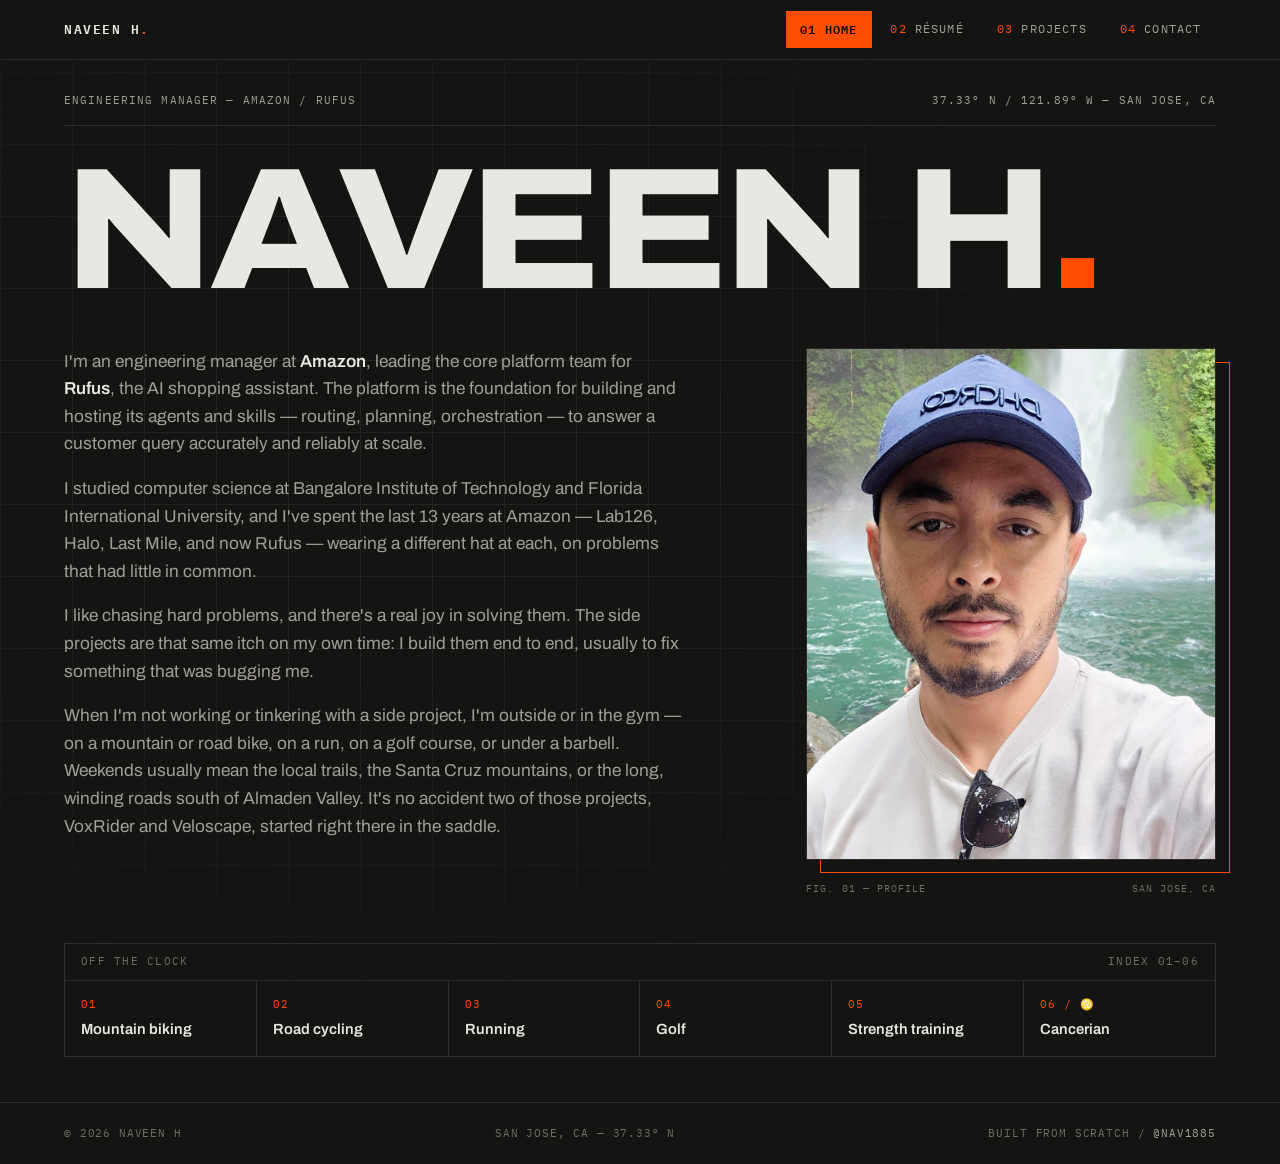
==== commit 5e0549b4: "Industrial redesign: carbon/safety-orange, mono spec labels, hard edges - New type system: Archivo (" ====
--- a/index.html
+++ b/index.html
@@ -13,7 +13,7 @@
 
   <link rel="preconnect" href="https://fonts.googleapis.com" />
   <link rel="preconnect" href="https://fonts.gstatic.com" crossorigin />
-  <link href="https://fonts.googleapis.com/css2?family=Space+Grotesk:wght@400;500;600;700&family=Inter:wght@400;500;600&display=swap" rel="stylesheet" />
+  <link href="https://fonts.googleapis.com/css2?family=Archivo:wdth,wght@62..125,100..900&family=IBM+Plex+Mono:wght@400;500;600&display=swap" rel="stylesheet" />
   <link rel="stylesheet" href="css/styles.css" />
   <link rel="icon" href="data:image/svg+xml,<svg xmlns='http://www.w3.org/2000/svg' viewBox='0 0 100 100'><text y='.9em' font-size='80' font-family='monospace' font-weight='bold' fill='%23ff4d2e'>N</text></svg>" />
 </head>
@@ -22,10 +22,10 @@
   <header class="nav" id="nav">
     <button class="nav__logo" data-tab="home">NAVEEN&nbsp;H<span class="dot">.</span></button>
     <nav class="nav__tabs" id="tabs" role="tablist">
-      <button class="tab-link is-active" data-tab="home" role="tab">Home</button>
-      <button class="tab-link" data-tab="resume" role="tab">Résumé</button>
-      <button class="tab-link" data-tab="projects" role="tab">Projects</button>
-      <button class="tab-link" data-tab="contact" role="tab">Contact</button>
+      <button class="tab-link is-active" data-tab="home" data-num="01" role="tab">Home</button>
+      <button class="tab-link" data-tab="resume" data-num="02" role="tab">Résumé</button>
+      <button class="tab-link" data-tab="projects" data-num="03" role="tab">Projects</button>
+      <button class="tab-link" data-tab="contact" data-num="04" role="tab">Contact</button>
     </nav>
   </header>
 
@@ -34,14 +34,13 @@
     <!-- ============ HOME ============ -->
     <section class="panel panel--home is-active" id="panel-home" role="tabpanel">
       <div class="hero__grid" aria-hidden="true"></div>
-      <div class="blob" aria-hidden="true"></div>
       <div class="hero">
         <div class="hero__top reveal">
-          <span>Engineering Manager — Amazon · Rufus</span>
-          <span>San Jose, CA</span>
-        </div>
-
-        <h1 class="hero__name reveal" style="--d:.06s">Naveen&nbsp;<span class="accent">H</span></h1>
+          <span>Engineering Manager — Amazon / Rufus</span>
+          <span>37.33° N / 121.89° W — San Jose, CA</span>
+        </div>
+
+        <h1 class="hero__name reveal" style="--d:.06s">Naveen&nbsp;H<span class="accent">.</span></h1>
 
         <div class="hero__body">
           <div class="hero__lead">
@@ -63,16 +62,30 @@
               bugging me.
             </p>
             <p>
-              When I'm not working or tinkering with a side project, I'm on a bike — mountain and road both.
-              Weekends usually mean the local trails, the Santa Cruz mountains, or the long, winding roads
-              south of Almaden Valley. It's no accident two of those projects, VoxRider and Veloscape,
-              started right there in the saddle.
+              When I'm not working or tinkering with a side project, I'm outside or in the gym — on a
+              mountain or road bike, on a run, on a golf course, or under a barbell. Weekends usually mean
+              the local trails, the Santa Cruz mountains, or the long, winding roads south of Almaden
+              Valley. It's no accident two of those projects, VoxRider and Veloscape, started right there
+              in the saddle.
             </p>
           </div>
           </div>
           <figure class="hero__portrait reveal" style="--d:.3s">
             <img src="assets/img/profile.jpg" alt="Naveen H" width="900" height="1200" />
+            <figcaption><span>Fig. 01 — Profile</span><span>San Jose, CA</span></figcaption>
           </figure>
+        </div>
+
+        <div class="otc reveal" style="--d:.4s">
+          <div class="otc__head"><span>Off the clock</span><span>Index 01–06</span></div>
+          <ul class="otc__list">
+            <li><span class="otc__num">01</span><span class="otc__name">Mountain biking</span></li>
+            <li><span class="otc__num">02</span><span class="otc__name">Road cycling</span></li>
+            <li><span class="otc__num">03</span><span class="otc__name">Running</span></li>
+            <li><span class="otc__num">04</span><span class="otc__name">Golf</span></li>
+            <li><span class="otc__num">05</span><span class="otc__name">Strength training</span></li>
+            <li><span class="otc__num">06 / ♋</span><span class="otc__name">Cancerian</span></li>
+          </ul>
         </div>
       </div>
     </section>
@@ -81,7 +94,7 @@
     <section class="panel" id="panel-resume" role="tabpanel">
       <div class="wrap">
         <div class="section__head reveal">
-          <span class="section__tag">Résumé</span>
+          <span class="section__tag">02 — Résumé</span>
           <h2 class="section__title">A decade of building<br>platforms &amp; people.</h2>
           <p class="section__intro">
             Engineering manager with 13+ years at Amazon — from shipping big-data telemetry pipelines as
@@ -233,7 +246,7 @@
     <section class="panel" id="panel-projects" role="tabpanel">
       <div class="wrap">
         <div class="section__head reveal">
-          <span class="section__tag">Projects</span>
+          <span class="section__tag">03 — Projects</span>
           <h2 class="section__title">Nights &amp; weekends,<br>shipped.</h2>
           <p class="section__intro">
             Side projects I build end-to-end — design, code, backend, and store launch. A few are live in
@@ -250,7 +263,7 @@
     <!-- ============ CONTACT ============ -->
     <section class="panel panel--contact" id="panel-contact" role="tabpanel">
       <div class="wrap contact__inner reveal">
-        <span class="section__tag">Contact</span>
+        <span class="section__tag">04 — Contact</span>
         <h2 class="contact__title">Let's build<br>something.</h2>
         <a href="mailto:nhc002@gmail.com" class="contact__email">nhc002@gmail.com</a>
         <div class="contact__links">
@@ -263,8 +276,8 @@
 
   <footer class="footer">
     <span>© <span id="year"></span> Naveen H</span>
-    <span>San Jose, CA</span>
-    <span>Built from scratch · <a href="https://github.com/nav1885" target="_blank" rel="noopener">@nav1885</a></span>
+    <span>San Jose, CA — 37.33° N</span>
+    <span>Built from scratch / <a href="https://github.com/nav1885" target="_blank" rel="noopener">@nav1885</a></span>
   </footer>
 
   <script src="js/main.js"></script>
--- a/css/styles.css
+++ b/css/styles.css
@@ -1,22 +1,22 @@
 /* =========================================================
    Naveen H — Portfolio
-   Dark · bold · minimal · large type · TAB-based (no long scroll)
+   Industrial · bold · minimal · TAB-based (no long scroll)
+   Carbon ground, safety-orange accent, hairline rules,
+   mono spec labels, hard edges.
    ========================================================= */
 
 :root {
-  --bg:        #1c1b21;
-  --bg-soft:   #26252d;
-  --bg-card:   #26252d;
-  --line:      rgba(255,255,255,.11);
-  --line-soft: rgba(255,255,255,.06);
-  --fg:        #ece9e2;
-  --fg-dim:    #a8a49b;
-  --fg-faint:  #757169;
-  --accent:    #ff5a3c;
-  --accent-2:  #ff8a55;
+  --bg:        #141413;
+  --bg-soft:   #1b1b1a;
+  --bg-card:   #181817;
+  --line:      #2e2d2b;
+  --line-soft: #232322;
+  --fg:        #e9e7e1;
+  --fg-dim:    #a19e96;
+  --fg-faint:  #6f6d66;
+  --accent:    #ff4d00;
+  --accent-ink:#140b06;
   --strava:    #fc4c02;
-  --nav-bg:    rgba(28,27,33,.78);
-  --shadow:    0 18px 44px rgba(0,0,0,.32);
 
   --ios:    #e7e7ea;
   --android:#3ddc84;
@@ -24,11 +24,12 @@
   --chain:  #b794ff;
   --ai:     #ffb02e;
 
-  --maxw: 1100px;
+  --maxw: 1160px;
   --pad: clamp(1.25rem, 5vw, 4.5rem);
-  --nav-h: 64px;
-  --font-display: "Space Grotesk", system-ui, sans-serif;
-  --font-body: "Inter", system-ui, sans-serif;
+  --nav-h: 60px;
+  --font-display: "Archivo", system-ui, sans-serif;
+  --font-body: "Archivo", system-ui, sans-serif;
+  --font-mono: "IBM Plex Mono", ui-monospace, "SF Mono", Menlo, monospace;
   --ease: cubic-bezier(.16,1,.3,1);
 }
 
@@ -40,51 +41,56 @@
   overflow-x: hidden; -moz-osx-font-smoothing: grayscale;
   min-height: 100vh; display: flex; flex-direction: column;
 }
-::selection { background: var(--accent); color: #fff; }
+::selection { background: var(--accent); color: var(--accent-ink); }
 a { color: inherit; text-decoration: none; }
 button { font: inherit; color: inherit; background: none; border: none; cursor: pointer; }
-em { font-style: normal; color: var(--accent); }
 strong { color: var(--fg); font-weight: 600; }
 .accent { color: var(--accent); }
+.mono {
+  font-family: var(--font-mono); text-transform: uppercase;
+  letter-spacing: .1em; font-size: .72rem;
+}
 
 /* ---------- NAV / TAB BAR ---------- */
 .nav {
   position: fixed; top: 0; left: 0; right: 0; z-index: 100; height: var(--nav-h);
   display: flex; align-items: center; justify-content: space-between; gap: 1rem;
   padding: 0 var(--pad);
-  background: var(--nav-bg);
-  backdrop-filter: blur(14px) saturate(140%);
-  -webkit-backdrop-filter: blur(14px) saturate(140%);
-  border-bottom: 1px solid var(--line-soft);
+  background: var(--bg);
+  border-bottom: 1px solid var(--line);
 }
 .nav__logo {
-  font-family: var(--font-display); font-weight: 700; letter-spacing: .04em;
-  font-size: .95rem; white-space: nowrap; flex-shrink: 0;
+  font-family: var(--font-mono); font-weight: 600; letter-spacing: .12em;
+  text-transform: uppercase; font-size: .8rem; white-space: nowrap; flex-shrink: 0;
 }
 .nav__logo .dot { color: var(--accent); }
-.nav__tabs { display: flex; gap: .35rem; overflow-x: auto; scrollbar-width: none; }
+.nav__tabs { display: flex; gap: .25rem; overflow-x: auto; scrollbar-width: none; }
 .nav__tabs::-webkit-scrollbar { display: none; }
 .tab-link {
-  font-family: var(--font-display); font-weight: 500; font-size: .9rem;
-  color: var(--fg-dim); padding: .5rem .95rem; border-radius: 100px;
-  white-space: nowrap; transition: color .25s, background .25s;
-}
-.tab-link:hover { color: var(--fg); }
-.tab-link.is-active { color: var(--bg); background: var(--fg); font-weight: 600; }
+  font-family: var(--font-mono); font-size: .72rem; letter-spacing: .1em;
+  text-transform: uppercase; color: var(--fg-dim);
+  padding: .5rem .85rem; border: 1px solid transparent;
+  white-space: nowrap; transition: color .2s, background .2s, border-color .2s;
+}
+.tab-link::before { content: attr(data-num) " "; color: var(--accent); }
+.tab-link:hover { color: var(--fg); border-color: var(--line); }
+.tab-link.is-active { color: var(--accent-ink); background: var(--accent); border-color: var(--accent); font-weight: 600; }
+.tab-link.is-active::before { color: inherit; }
 @media (max-width: 640px) {
   :root { --pad: 1.1rem; }
-  .nav__logo { font-size: .85rem; }
-  .tab-link { font-size: .82rem; padding: .45rem .7rem; }
+  .nav__logo { font-size: .7rem; }
+  .tab-link { font-size: .64rem; padding: .45rem .55rem; }
+  .tab-link::before { content: none; }
 }
 
 /* ---------- PANELS (tabs) ---------- */
 #main { flex: 1; position: relative; }
 .panel { display: none; padding-top: var(--nav-h); min-height: calc(100vh - var(--nav-h)); }
 .panel.is-active { display: block; }
-.panel.is-active { animation: panelIn .55s var(--ease) both; }
-@keyframes panelIn { from { opacity: 0; transform: translateY(10px); } to { opacity: 1; transform: none; } }
+.panel.is-active { animation: panelIn .5s var(--ease) both; }
+@keyframes panelIn { from { opacity: 0; transform: translateY(8px); } to { opacity: 1; transform: none; } }
 .wrap { max-width: var(--maxw); margin: 0 auto; padding: clamp(2.5rem, 6vw, 4.5rem) var(--pad) 5rem; }
-/* Résumé & Projects tabs run wider — ~70% of page on large screens, never narrower than other tabs */
+/* Résumé & Projects tabs run wider — ~70% of page on large screens */
 #panel-resume .wrap,
 #panel-projects .wrap { max-width: max(var(--maxw), 72vw); }
 
@@ -95,157 +101,108 @@
   position: absolute; inset: 0;
   background-image: linear-gradient(var(--line-soft) 1px, transparent 1px),
                     linear-gradient(90deg, var(--line-soft) 1px, transparent 1px);
-  background-size: 64px 64px;
-  mask-image: radial-gradient(ellipse 75% 65% at 28% 42%, #000 30%, transparent 78%);
-  -webkit-mask-image: radial-gradient(ellipse 75% 65% at 28% 42%, #000 30%, transparent 78%);
-}
-.panel--home::after { content: none; }
+  background-size: 72px 72px;
+  mask-image: radial-gradient(ellipse 80% 70% at 30% 40%, #000 25%, transparent 78%);
+  -webkit-mask-image: radial-gradient(ellipse 80% 70% at 30% 40%, #000 25%, transparent 78%);
+}
 .hero {
-  position: relative; z-index: 1; width: 100%; max-width: none; margin: 0;
-  padding: clamp(1.25rem,3.5vh,2.5rem) var(--pad) clamp(2rem,5vh,3.5rem);
+  position: relative; z-index: 1; width: 100%; min-width: 0; max-width: none; margin: 0;
+  padding: clamp(1.5rem,3.5vh,2.75rem) var(--pad) clamp(2rem,5vh,3.5rem);
   display: flex; flex-direction: column;
 }
 .hero__top {
   display: flex; justify-content: space-between; gap: 1rem; flex-wrap: wrap;
-  font-family: var(--font-display); text-transform: uppercase; letter-spacing: .18em;
-  font-size: .72rem; color: var(--fg-dim);
-  padding-bottom: 1.1rem; border-bottom: 1px solid var(--line); margin-bottom: clamp(1rem,3vw,2.2rem);
+  font-family: var(--font-mono); text-transform: uppercase; letter-spacing: .1em;
+  font-size: .7rem; color: var(--fg-dim);
+  padding-bottom: 1rem; border-bottom: 1px solid var(--line);
+  margin-bottom: clamp(1rem,3vw,2rem);
 }
 .hero__name {
-  font-family: var(--font-display); font-weight: 700; white-space: nowrap;
-  font-size: clamp(3.4rem, 18.5vw, 20rem); line-height: .82; letter-spacing: -.045em;
-  margin: 0 0 clamp(1.6rem,4vw,3rem);
-}
+  font-family: var(--font-display); font-weight: 800; white-space: nowrap;
+  text-transform: uppercase; font-stretch: 110%;
+  font-size: clamp(3rem, 13.5vw, 15rem); line-height: .84; letter-spacing: -.03em;
+  margin: 0 0 clamp(1.6rem,4vw,2.75rem);
+}
+.hero__name .accent { color: var(--accent); }
 .hero__body {
-  display: grid; grid-template-columns: minmax(0, 1fr) clamp(300px, 36vw, 510px);
-  gap: clamp(1.5rem,4vw,3.25rem); align-items: start; width: 100%;
+  display: grid; grid-template-columns: minmax(0, 1fr) clamp(280px, 32vw, 440px);
+  gap: clamp(1.75rem,4.5vw,4rem); align-items: start; width: 100%;
 }
 .hero__lead { min-width: 0; }
 .hero__intro p {
-  font-size: clamp(1.05rem, 1.45vw, 1.4rem); line-height: 1.55; color: var(--fg-dim); max-width: none;
-}
-.hero__intro p + p { margin-top: 1.1rem; }
+  font-size: clamp(1.02rem, 1.35vw, 1.3rem); line-height: 1.6; color: var(--fg-dim); max-width: 62ch;
+}
+.hero__intro p + p { margin-top: 1.05rem; }
 .hero__intro strong { color: var(--fg); }
-.hero__aside { display: flex; flex-direction: column; margin-top: clamp(1.6rem,3vw,2.4rem); }
-.hero__aside-label {
-  font-family: var(--font-display); text-transform: uppercase; letter-spacing: .16em;
-  font-size: .72rem; color: var(--fg-faint); margin-bottom: 1rem;
-}
-.chips { list-style: none; display: flex; flex-wrap: wrap; gap: .5rem; margin-bottom: 1.8rem; }
-.chips li {
-  font-family: var(--font-display); font-weight: 500; font-size: .85rem; color: var(--fg-dim);
-  padding: .45rem .95rem; border: 1px solid var(--line); border-radius: 100px; background: var(--bg-soft);
-  transition: transform .25s var(--ease), color .25s, border-color .25s;
-}
-.chips li:nth-child(3n) { transform: rotate(-1.5deg); }
-.chips li:nth-child(4n) { transform: rotate(1.5deg); }
-.chips li:hover,
-.chips li:nth-child(3n):hover,
-.chips li:nth-child(4n):hover { transform: translateY(-2px) rotate(0deg); color: var(--accent); border-color: var(--accent); }
-.hero__hint { font-size: .92rem; color: var(--fg-faint); margin-bottom: 1.6rem; }
-.link-tab { color: var(--fg-dim); font-weight: 600; border-bottom: 1.5px solid var(--accent); padding-bottom: 1px; transition: color .2s; }
-.link-tab:hover { color: var(--accent); }
-.hero__actions { display: flex; flex-wrap: wrap; gap: .8rem; }
-
-/* profile portrait — portrait card + offset geometric "cube" block behind */
-.hero__portrait {
-  position: relative; margin: 0; justify-self: center;
-  width: 100%; max-width: 510px; aspect-ratio: 4 / 5;
-}
+
+/* portrait — hard-edged, offset accent frame, fig caption */
+.hero__portrait { position: relative; margin: 0; justify-self: end; width: 100%; max-width: 440px; }
 .hero__portrait::before {
-  content: ""; position: absolute; inset: 0; z-index: 0;
-  background: linear-gradient(150deg, var(--accent-2), var(--accent));
-  border-radius: 24px;
-  transform: translate(13%, 12%);
+  content: ""; position: absolute; top: 0; left: 0; right: 0;
+  aspect-ratio: 4 / 5; border: 1px solid var(--accent);
+  transform: translate(14px, 14px); pointer-events: none;
 }
 .hero__portrait img {
-  position: relative; z-index: 1; display: block; width: 100%; height: 100%;
+  position: relative; display: block; width: 100%; height: auto; aspect-ratio: 4 / 5;
   object-fit: cover; object-position: center 12%;
-  border-radius: 24px;
-  border: 5px solid var(--bg-soft); box-shadow: 0 26px 60px rgba(0,0,0,.45);
-}
-
-/* organic morphing accent shape */
-.blob {
-  position: absolute; z-index: 0; pointer-events: none;
-  width: 48vw; height: 48vw; max-width: 760px; max-height: 760px;
-  right: -7vw; top: 4%;
-  background: radial-gradient(circle at 32% 30%, var(--accent-2), var(--accent) 72%);
-  opacity: .18; filter: blur(46px);
-  border-radius: 42% 58% 63% 37% / 41% 44% 56% 59%;
-  animation: morph 16s ease-in-out infinite alternate;
-}
-@keyframes morph {
-  0%   { border-radius: 42% 58% 63% 37% / 41% 44% 56% 59%; transform: rotate(0deg) scale(1); }
-  50%  { border-radius: 58% 42% 38% 62% / 63% 38% 62% 37%; transform: rotate(14deg) scale(1.09); }
-  100% { border-radius: 38% 62% 57% 43% / 54% 60% 40% 46%; transform: rotate(-9deg) scale(1.04); }
-}
-@media (max-width: 860px) {
+  border: 1px solid var(--line);
+  filter: grayscale(.18) contrast(1.04);
+}
+.hero__portrait figcaption {
+  font-family: var(--font-mono); text-transform: uppercase; letter-spacing: .1em;
+  font-size: .64rem; color: var(--fg-faint);
+  display: flex; justify-content: space-between; gap: 1rem;
+  margin-top: 1.35rem;
+}
+
+/* off-the-clock spec strip */
+.otc { margin-top: clamp(2.25rem,5vh,3.5rem); border: 1px solid var(--line); }
+.otc__head {
+  display: flex; justify-content: space-between; gap: 1rem;
+  font-family: var(--font-mono); text-transform: uppercase; letter-spacing: .12em;
+  font-size: .66rem; color: var(--fg-faint);
+  padding: .6rem 1rem; border-bottom: 1px solid var(--line);
+}
+.otc__list {
+  list-style: none; display: grid; grid-template-columns: repeat(6, 1fr);
+  gap: 1px; background: var(--line);
+}
+.otc__list li { background: var(--bg); padding: .95rem 1rem 1.05rem; }
+.otc__num {
+  display: block; font-family: var(--font-mono); font-size: .68rem;
+  letter-spacing: .08em; color: var(--accent); margin-bottom: .45rem;
+}
+.otc__name { display: block; font-weight: 600; font-size: .92rem; line-height: 1.25; }
+@media (max-width: 1000px) { .otc__list { grid-template-columns: repeat(3, 1fr); } }
+@media (max-width: 560px)  { .otc__list { grid-template-columns: repeat(2, 1fr); } }
+
+@media (max-width: 900px) {
   .hero__body { grid-template-columns: 1fr; gap: 2.2rem; }
-  .hero__name { font-size: clamp(2.8rem, 15vw, 6rem); }
-  .hero__portrait { order: -1; max-width: 280px; justify-self: start; margin-bottom: 1rem; }
-  .blob { opacity: .16; }
-}
-@media (prefers-reduced-motion: reduce) { .blob { animation: none; } }
-
-/* stats inside hero */
-.stats {
-  display: grid; grid-template-columns: repeat(4, 1fr);
-  border: 1px solid var(--line); border-radius: 16px; overflow: hidden;
-  background: var(--bg-soft); max-width: 760px; box-shadow: var(--shadow);
-}
-.stat { padding: 1.7rem 1.4rem; border-right: 1px solid var(--line); }
-.stat:last-child { border-right: none; }
-.stat__num {
-  font-family: var(--font-display); font-weight: 700;
-  font-size: clamp(1.7rem, 4vw, 2.6rem); line-height: 1; letter-spacing: -.02em; margin-bottom: .4rem;
-}
-.stat__label { font-size: .82rem; color: var(--fg-dim); }
-@media (max-width: 700px) {
-  .stats { grid-template-columns: repeat(2, 1fr); }
-  .stat:nth-child(2) { border-right: none; }
-  .stat:nth-child(1), .stat:nth-child(2) { border-bottom: 1px solid var(--line); }
-}
-
-/* ---------- BUTTONS ---------- */
-.btn {
-  display: inline-flex; align-items: center; gap: .55rem;
-  font-family: var(--font-display); font-weight: 600; font-size: .95rem;
-  padding: .85rem 1.5rem; border-radius: 100px; border: 1px solid var(--line);
-  transition: transform .25s var(--ease), background .25s, color .25s, border-color .25s;
-}
-.btn:hover { transform: translateY(-2px); }
-.btn--solid { background: var(--accent); color: #120402; border-color: var(--accent); }
-.btn--solid:hover { background: var(--accent-2); border-color: var(--accent-2); }
-.btn--ghost { color: var(--fg); }
-.btn--ghost:hover { background: var(--bg-soft); border-color: var(--fg-dim); }
-.btn--strava { background: var(--strava); color: #fff; border-color: var(--strava); }
-.btn--strava:hover { filter: brightness(1.1); }
+  .hero__name { font-size: clamp(2.7rem, 14vw, 6rem); }
+  .hero__portrait { order: -1; max-width: 280px; justify-self: start; }
+}
 
 /* ---------- SECTION SHELL ---------- */
 .section__head { max-width: 900px; margin-bottom: 3.5rem; }
 .section__tag {
-  font-family: var(--font-display); font-weight: 600; font-size: .8rem;
-  letter-spacing: .15em; text-transform: uppercase; color: var(--accent);
-  display: inline-block; margin-bottom: 1.3rem;
+  font-family: var(--font-mono); font-weight: 500; font-size: .72rem;
+  letter-spacing: .14em; text-transform: uppercase; color: var(--accent);
+  display: inline-block; margin-bottom: 1.4rem;
+  padding: .35rem .7rem; border: 1px solid var(--line);
 }
 .section__title {
-  font-family: var(--font-display); font-weight: 700;
-  font-size: clamp(2.4rem, 6.5vw, 4.6rem); line-height: .98; letter-spacing: -.03em; margin-bottom: 1.5rem;
-}
-.section__intro { font-size: clamp(1rem, 1.8vw, 1.18rem); color: var(--fg-dim); line-height: 1.6; }
+  font-family: var(--font-display); font-weight: 800; text-transform: uppercase;
+  font-stretch: 105%;
+  font-size: clamp(2.2rem, 6vw, 4.2rem); line-height: .96; letter-spacing: -.02em;
+  margin-bottom: 1.5rem;
+}
+.section__intro { font-size: clamp(1rem, 1.8vw, 1.15rem); color: var(--fg-dim); line-height: 1.65; }
 .block-title {
-  font-family: var(--font-display); font-weight: 600; font-size: 1rem;
+  font-family: var(--font-mono); font-weight: 500; font-size: .78rem;
   text-transform: uppercase; letter-spacing: .14em; color: var(--fg-faint);
   margin: 3.5rem 0 2rem; padding-bottom: .8rem; border-bottom: 1px solid var(--line);
 }
-
-/* ---------- COMPETENCIES ---------- */
-.competencies { display: grid; grid-template-columns: 1fr 1fr; gap: 1px; background: var(--line); border: 1px solid var(--line); border-radius: 16px; overflow: hidden; }
-.comp { background: var(--bg-soft); padding: 1.6rem; display: flex; gap: 1rem; }
-.comp__no { font-family: var(--font-display); font-weight: 700; color: var(--accent); font-size: 1.05rem; }
-.comp p { color: var(--fg-dim); font-size: .98rem; }
-@media (max-width: 640px) { .competencies { grid-template-columns: 1fr; } }
+.block-title::before { content: "// "; color: var(--accent); }
 
 /* ---------- TIMELINE ---------- */
 .timeline { list-style: none; }
@@ -257,50 +214,57 @@
 }
 .t-item:last-child .t-item__rail::before { display: none; }
 .t-dot {
-  width: 12px; height: 12px; border-radius: 50%; margin-top: 6px;
-  background: var(--bg); border: 2px solid var(--fg-faint); position: relative; z-index: 1;
-  transition: border-color .3s, box-shadow .3s;
-}
-.t-dot--now { border-color: var(--accent); background: var(--accent); box-shadow: 0 0 0 5px rgba(255,77,46,.15); }
+  width: 10px; height: 10px; margin-top: 7px;
+  background: var(--bg); border: 1px solid var(--fg-faint); position: relative; z-index: 1;
+  transition: border-color .3s, background .3s;
+}
+.t-dot--now { border-color: var(--accent); background: var(--accent); }
 .t-item:hover .t-dot { border-color: var(--accent); }
 .t-item__body { padding-bottom: 2.6rem; }
-.t-item__meta { display: flex; align-items: center; gap: .8rem; margin-bottom: .4rem; }
+.t-item__meta { display: flex; align-items: center; gap: .8rem; margin-bottom: .5rem; }
 .t-item__date {
-  font-family: var(--font-display); font-size: .8rem; letter-spacing: .04em;
+  font-family: var(--font-mono); font-size: .7rem; letter-spacing: .08em;
   color: var(--fg-faint); text-transform: uppercase;
 }
 .t-item__badge--now {
-  font-family: var(--font-display); font-size: .68rem; font-weight: 600;
-  text-transform: uppercase; letter-spacing: .08em; color: var(--accent);
-  border: 1px solid rgba(255,77,46,.4); padding: .1rem .5rem; border-radius: 100px;
-}
-.t-item__role { font-family: var(--font-display); font-weight: 600; font-size: clamp(1.25rem, 2.6vw, 1.6rem); line-height: 1.15; }
-.t-item__org { color: var(--fg-dim); font-weight: 500; margin: .2rem 0 1rem; }
+  font-family: var(--font-mono); font-size: .6rem; font-weight: 600;
+  text-transform: uppercase; letter-spacing: .1em; color: var(--accent-ink);
+  background: var(--accent); padding: .18rem .5rem;
+}
+.t-item__role {
+  font-family: var(--font-display); font-weight: 700; font-stretch: 103%;
+  font-size: clamp(1.2rem, 2.4vw, 1.5rem); line-height: 1.15;
+}
+.t-item__org { color: var(--fg-dim); font-weight: 500; margin: .25rem 0 1rem; }
 .t-item__org span { color: var(--fg-faint); font-weight: 400; }
 .t-item__desc { color: var(--fg-dim); max-width: 960px; margin-bottom: .9rem; }
-.t-item__points { list-style: none; max-width: 960px; margin: 0 0 1.1rem; display: flex; flex-direction: column; gap: .55rem; }
-.t-item__points li { position: relative; padding-left: 1.15rem; color: var(--fg-dim); font-size: .97rem; line-height: 1.5; }
-.t-item__points li::before { content: ""; position: absolute; left: 0; top: .6em; width: 5px; height: 5px; border-radius: 50%; background: var(--accent); }
+.t-item__points { list-style: none; max-width: 960px; margin: 0 0 1.2rem; display: flex; flex-direction: column; gap: .55rem; }
+.t-item__points li { position: relative; padding-left: 1.15rem; color: var(--fg-dim); font-size: .96rem; line-height: 1.5; }
+.t-item__points li::before { content: ""; position: absolute; left: 0; top: .62em; width: 6px; height: 2px; background: var(--accent); }
 .t-item__points strong { color: var(--fg); }
-.t-item__tags { list-style: none; display: flex; flex-wrap: wrap; gap: .5rem; }
-.t-item__tags li { font-size: .78rem; color: var(--fg-dim); padding: .3rem .8rem; border: 1px solid var(--line); border-radius: 100px; background: var(--bg-soft); }
+.t-item__tags { list-style: none; display: flex; flex-wrap: wrap; gap: .45rem; }
+.t-item__tags li {
+  font-family: var(--font-mono); font-size: .62rem; letter-spacing: .06em;
+  text-transform: uppercase; color: var(--fg-dim);
+  padding: .3rem .65rem; border: 1px solid var(--line); background: var(--bg-soft);
+}
 
 .edu { display: grid; grid-template-columns: 1fr 1fr; gap: 1.5rem; }
-.edu__item { display: flex; flex-direction: column; gap: .25rem; }
-.edu__deg { font-family: var(--font-display); font-weight: 600; font-size: 1.1rem; }
-.edu__school { color: var(--fg-faint); font-size: .92rem; }
+.edu__item { border: 1px solid var(--line); padding: 1.3rem 1.4rem; display: flex; flex-direction: column; gap: .3rem; }
+.edu__deg { font-family: var(--font-display); font-weight: 700; font-size: 1.05rem; }
+.edu__school { font-family: var(--font-mono); text-transform: uppercase; letter-spacing: .06em; color: var(--fg-faint); font-size: .68rem; }
 @media (max-width: 560px) { .edu { grid-template-columns: 1fr; } }
 
 /* ---------- PROJECTS ---------- */
-.proj-grid { display: grid; grid-template-columns: repeat(2, 1fr); gap: 1.5rem; }
+.proj-grid { display: grid; grid-template-columns: repeat(2, 1fr); gap: 1.25rem; }
 @media (max-width: 880px) { .proj-grid { grid-template-columns: 1fr; } }
 .card {
   position: relative; display: flex; flex-direction: column;
-  background: var(--bg-card); border: 1px solid var(--line); border-radius: 20px;
-  overflow: hidden; box-shadow: var(--shadow);
-  transition: transform .4s var(--ease), border-color .4s var(--ease), box-shadow .4s var(--ease);
-}
-.card:hover { transform: translateY(-4px); border-color: rgba(255,90,60,.55); box-shadow: 0 24px 60px rgba(0,0,0,.5); }
+  background: var(--bg-card); border: 1px solid var(--line);
+  overflow: hidden;
+  transition: border-color .35s var(--ease), transform .35s var(--ease);
+}
+.card:hover { border-color: var(--accent); transform: translateY(-3px); }
 .card.is-feature { grid-column: 1 / -1; }
 @media (min-width: 881px) {
   .card.is-feature { display: grid; grid-template-columns: 1.05fr 1fr; }
@@ -308,110 +272,112 @@
 }
 .card__shots {
   position: relative; display: flex; gap: 10px; padding: 1.4rem;
-  background: radial-gradient(circle at 30% 20%, rgba(255,77,46,.10), transparent 55%), var(--bg-soft);
+  background: var(--bg-soft);
+  background-image: linear-gradient(var(--line-soft) 1px, transparent 1px),
+                    linear-gradient(90deg, var(--line-soft) 1px, transparent 1px);
+  background-size: 28px 28px;
   border-bottom: 1px solid var(--line); overflow-x: auto; scrollbar-width: none; align-items: center; min-height: 220px;
 }
 .card__shots::-webkit-scrollbar { display: none; }
-.card__shots img { height: 240px; width: auto; border-radius: 14px; border: 1px solid var(--line); flex-shrink: 0; box-shadow: 0 14px 34px rgba(20,18,12,.18); background: #fff; }
+.card__shots img { height: 240px; width: auto; border: 1px solid var(--line); flex-shrink: 0; background: #fff; }
 .card.is-feature .card__shots img { height: 300px; }
-.card__art { min-height: 220px; display: flex; align-items: center; justify-content: center; padding: 2rem; border-bottom: 1px solid var(--line); position: relative; overflow: hidden; }
+.card__art {
+  min-height: 220px; display: flex; align-items: center; justify-content: center;
+  padding: 2rem; border-bottom: 1px solid var(--line); position: relative; overflow: hidden;
+  background: var(--bg-soft);
+}
 .card__art-glyph {
-  font-family: var(--font-display); font-weight: 700; font-size: clamp(3rem, 9vw, 6rem);
-  letter-spacing: -.04em; line-height: 1; text-align: center;
-  background: linear-gradient(120deg, var(--fg), var(--fg-faint));
-  -webkit-background-clip: text; background-clip: text; color: transparent; position: relative; z-index: 1;
+  font-family: var(--font-display); font-weight: 800; font-size: clamp(3rem, 9vw, 6rem);
+  letter-spacing: -.04em; line-height: 1; text-align: center; color: var(--fg);
+  position: relative; z-index: 1;
 }
 .card__art::before {
   content: ""; position: absolute; inset: 0;
   background-image: linear-gradient(var(--line-soft) 1px, transparent 1px), linear-gradient(90deg, var(--line-soft) 1px, transparent 1px);
-  background-size: 28px 28px; opacity: .6;
-}
-.card__art--icon { background: radial-gradient(circle at 50% 38%, rgba(242,58,28,.10), transparent 62%), var(--bg-soft); }
-.card__icon { width: 128px; height: 128px; border-radius: 28px; position: relative; z-index: 1; border: 1px solid var(--line); box-shadow: 0 14px 34px rgba(20,18,12,.22); }
+  background-size: 28px 28px;
+}
+.card__icon { width: 128px; height: 128px; border-radius: 28px; position: relative; z-index: 1; border: 1px solid var(--line); }
 .card__body { padding: 1.8rem; display: flex; flex-direction: column; flex: 1; }
 .card__top { display: flex; align-items: baseline; justify-content: space-between; gap: 1rem; margin-bottom: .5rem; }
-.card__name { font-family: var(--font-display); font-weight: 700; font-size: clamp(1.4rem, 3vw, 1.9rem); letter-spacing: -.02em; }
-.card__commits { font-family: var(--font-display); font-size: .78rem; color: var(--fg-faint); white-space: nowrap; }
+.card__name {
+  font-family: var(--font-display); font-weight: 800; text-transform: uppercase;
+  font-stretch: 105%; font-size: clamp(1.3rem, 2.8vw, 1.7rem); letter-spacing: -.01em;
+}
+.card__commits { font-family: var(--font-mono); font-size: .66rem; letter-spacing: .06em; text-transform: uppercase; color: var(--fg-faint); white-space: nowrap; }
 .card__commits b { color: var(--fg-dim); font-weight: 600; }
 .card__tagline { color: var(--accent); font-weight: 500; margin-bottom: .8rem; font-size: .98rem; }
 .card__desc { color: var(--fg-dim); font-size: .96rem; margin-bottom: 1.3rem; }
-.card__badges { display: flex; flex-wrap: wrap; gap: .5rem; margin-bottom: 1.4rem; }
+.card__badges { display: flex; flex-wrap: wrap; gap: .45rem; margin-bottom: 1.4rem; }
 .badge {
-  display: inline-flex; align-items: center; gap: .4rem; font-size: .76rem; font-weight: 500;
-  font-family: var(--font-display); padding: .32rem .7rem; border-radius: 7px;
-  border: 1px solid var(--line); color: var(--fg-dim); background: var(--bg-soft);
-}
-.badge .badge__dot { width: 7px; height: 7px; border-radius: 50%; }
+  display: inline-flex; align-items: center; gap: .45rem;
+  font-family: var(--font-mono); font-size: .62rem; letter-spacing: .06em; text-transform: uppercase;
+  padding: .32rem .6rem; border: 1px solid var(--line); color: var(--fg-dim); background: var(--bg-soft);
+}
+.badge .badge__dot { width: 6px; height: 6px; }
 .badge--ios .badge__dot { background: var(--ios); }
 .badge--android .badge__dot { background: var(--android); }
 .badge--web .badge__dot { background: var(--web); }
 .badge--chain .badge__dot { background: var(--chain); }
 .badge--ai .badge__dot { background: var(--ai); }
-.badge--live { color: var(--android); border-color: rgba(61,220,132,.35); background: rgba(61,220,132,.08); }
+.badge--live { color: var(--android); border-color: rgba(61,220,132,.35); background: rgba(61,220,132,.07); }
 .badge--live .badge__dot { background: var(--android); animation: pulse 1.8s infinite; }
 @keyframes pulse { 0%,100%{ box-shadow: 0 0 0 0 rgba(61,220,132,.5);} 50%{ box-shadow: 0 0 0 5px rgba(61,220,132,0);} }
-.card__links { margin-top: auto; display: flex; flex-wrap: wrap; gap: .7rem; }
+.card__links { margin-top: auto; display: flex; flex-wrap: wrap; gap: .6rem; }
 .card__link {
-  display: inline-flex; align-items: center; gap: .4rem; font-family: var(--font-display);
-  font-weight: 600; font-size: .86rem; padding: .55rem 1rem; border-radius: 100px;
-  border: 1px solid var(--line); transition: all .25s var(--ease);
-}
-.card__link:hover { transform: translateY(-2px); }
+  display: inline-flex; align-items: center; gap: .45rem;
+  font-family: var(--font-mono); font-weight: 500; font-size: .7rem;
+  letter-spacing: .08em; text-transform: uppercase;
+  padding: .6rem 1rem; border: 1px solid var(--line);
+  transition: background .25s, color .25s, border-color .25s;
+}
 .card__link--repo:hover { background: var(--fg); color: var(--bg); border-color: var(--fg); }
-.card__link--store { background: var(--accent); color: #120402; border-color: var(--accent); }
-.card__link--store:hover { background: var(--accent-2); border-color: var(--accent-2); }
+.card__link--store { background: var(--accent); color: var(--accent-ink); border-color: var(--accent); }
+.card__link--store:hover { background: var(--fg); border-color: var(--fg); color: var(--bg); }
 .proj-all {
   display: inline-flex; align-items: center; gap: .5rem; margin-top: 3rem;
-  font-family: var(--font-display); font-weight: 600; font-size: 1.05rem;
+  font-family: var(--font-mono); font-weight: 500; font-size: .78rem;
+  letter-spacing: .1em; text-transform: uppercase;
   color: var(--fg-dim); transition: color .25s, gap .25s var(--ease);
 }
 .proj-all span { color: var(--accent); }
 .proj-all:hover { color: var(--fg); gap: .9rem; }
-
-/* ---------- STRAVA ---------- */
-.panel--strava { background: linear-gradient(135deg, var(--strava) 0%, #ff7a2e 100%); color: #1a0a02; position: relative; overflow: hidden; }
-.panel--strava.is-active { display: flex; align-items: center; }
-.panel--strava::before {
-  content: ""; position: absolute; inset: 0;
-  background-image: linear-gradient(rgba(0,0,0,.05) 1px, transparent 1px), linear-gradient(90deg, rgba(0,0,0,.05) 1px, transparent 1px);
-  background-size: 48px 48px; opacity: .5;
-}
-.strava__inner {
-  position: relative; z-index: 1; max-width: var(--maxw); margin: 0 auto; width: 100%;
-  padding: clamp(2.5rem, 6vw, 4.5rem) var(--pad);
-  display: grid; grid-template-columns: 1.1fr 1fr; gap: clamp(2rem, 5vw, 4rem); align-items: center;
-}
-.section__tag--dark { color: rgba(26,10,2,.65); }
-.strava__title { font-family: var(--font-display); font-weight: 700; font-size: clamp(2.6rem, 7vw, 5.5rem); line-height: .92; letter-spacing: -.03em; margin-bottom: 1.3rem; }
-.strava__lede { font-size: clamp(1rem, 2vw, 1.25rem); color: rgba(26,10,2,.82); max-width: 480px; margin-bottom: 2rem; }
-.strava__stats { display: grid; grid-template-columns: 1fr 1fr; gap: 1px; background: rgba(26,10,2,.18); border: 1px solid rgba(26,10,2,.18); border-radius: 16px; overflow: hidden; }
-.s-stat { background: rgba(255,255,255,.10); padding: 1.7rem 1.4rem; }
-.s-stat__num { font-family: var(--font-display); font-weight: 700; font-size: clamp(1.5rem, 3.5vw, 2.2rem); line-height: 1; letter-spacing: -.02em; }
-.s-stat__label { font-size: .86rem; color: rgba(26,10,2,.7); margin-top: .4rem; }
-@media (max-width: 820px) { .strava__inner { grid-template-columns: 1fr; } }
 
 /* ---------- CONTACT ---------- */
 .panel--contact.is-active { display: flex; align-items: center; }
 .contact__inner { width: 100%; }
-.contact__title { font-family: var(--font-display); font-weight: 700; font-size: clamp(3rem, 11vw, 7.5rem); line-height: .92; letter-spacing: -.04em; margin: 1rem 0 2rem; }
-.contact__email { display: inline-block; font-family: var(--font-display); font-weight: 500; font-size: clamp(1.3rem, 3.5vw, 2.4rem); color: var(--fg); border-bottom: 2px solid var(--line); padding-bottom: .3rem; transition: border-color .3s, color .3s; }
+.contact__title {
+  font-family: var(--font-display); font-weight: 800; text-transform: uppercase;
+  font-stretch: 108%;
+  font-size: clamp(2.8rem, 10vw, 7rem); line-height: .92; letter-spacing: -.03em;
+  margin: 1rem 0 2rem;
+}
+.contact__email {
+  display: inline-block; font-family: var(--font-mono); font-weight: 500;
+  font-size: clamp(1.1rem, 3vw, 2rem); color: var(--fg);
+  border-bottom: 2px solid var(--line); padding-bottom: .3rem;
+  transition: border-color .3s, color .3s;
+}
 .contact__email:hover { border-color: var(--accent); color: var(--accent); }
 .contact__links { display: flex; flex-wrap: wrap; gap: 2rem; margin-top: 3rem; }
-.contact__links a { color: var(--fg-dim); font-weight: 500; transition: color .25s; }
+.contact__links a {
+  font-family: var(--font-mono); font-size: .78rem; letter-spacing: .1em;
+  text-transform: uppercase; color: var(--fg-dim); transition: color .25s;
+}
 .contact__links a:hover { color: var(--fg); }
-.contact__links a::after { content: "↗"; font-size: .8em; margin-left: .3rem; color: var(--accent); }
+.contact__links a::after { content: " ↗"; color: var(--accent); }
 
 /* ---------- FOOTER ---------- */
 .footer {
   display: flex; flex-wrap: wrap; gap: 1rem; justify-content: space-between;
-  padding: 1.6rem var(--pad); border-top: 1px solid var(--line);
-  color: var(--fg-faint); font-size: .85rem; max-width: var(--maxw); margin: 0 auto; width: 100%;
+  padding: 1.4rem var(--pad); border-top: 1px solid var(--line);
+  color: var(--fg-faint); width: 100%;
+  font-family: var(--font-mono); font-size: .66rem; letter-spacing: .08em; text-transform: uppercase;
 }
 .footer a { color: var(--fg-dim); }
 .footer a:hover { color: var(--accent); }
 
 /* ---------- REVEAL ---------- */
-.reveal { opacity: 0; transform: translateY(22px); transition: opacity .7s var(--ease) var(--d, 0s), transform .7s var(--ease) var(--d, 0s); }
+.reveal { opacity: 0; transform: translateY(18px); transition: opacity .6s var(--ease) var(--d, 0s), transform .6s var(--ease) var(--d, 0s); }
 .reveal.in { opacity: 1; transform: none; }
 @media (prefers-reduced-motion: reduce) {
   .reveal { opacity: 1; transform: none; transition: none; }
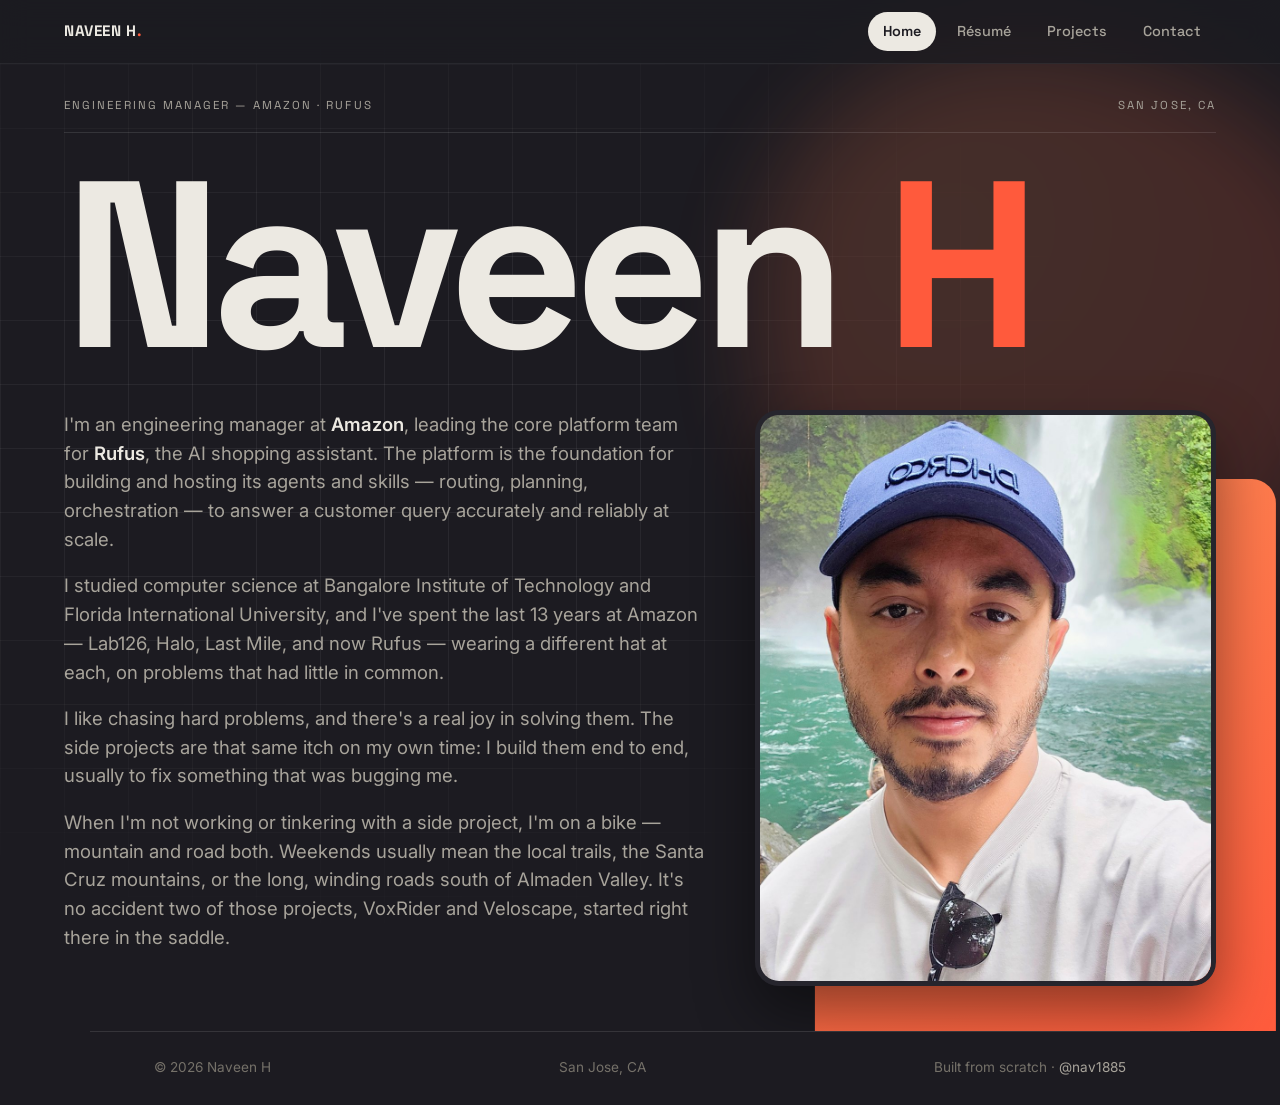
==== commit b52c8cfa: "Revert "Industrial redesign: carbon/safety-orange, mono spec labels, hard edges" This reverts commit" ====
--- a/index.html
+++ b/index.html
@@ -13,7 +13,7 @@
 
   <link rel="preconnect" href="https://fonts.googleapis.com" />
   <link rel="preconnect" href="https://fonts.gstatic.com" crossorigin />
-  <link href="https://fonts.googleapis.com/css2?family=Archivo:wdth,wght@62..125,100..900&family=IBM+Plex+Mono:wght@400;500;600&display=swap" rel="stylesheet" />
+  <link href="https://fonts.googleapis.com/css2?family=Space+Grotesk:wght@400;500;600;700&family=Inter:wght@400;500;600&display=swap" rel="stylesheet" />
   <link rel="stylesheet" href="css/styles.css" />
   <link rel="icon" href="data:image/svg+xml,<svg xmlns='http://www.w3.org/2000/svg' viewBox='0 0 100 100'><text y='.9em' font-size='80' font-family='monospace' font-weight='bold' fill='%23ff4d2e'>N</text></svg>" />
 </head>
@@ -22,10 +22,10 @@
   <header class="nav" id="nav">
     <button class="nav__logo" data-tab="home">NAVEEN&nbsp;H<span class="dot">.</span></button>
     <nav class="nav__tabs" id="tabs" role="tablist">
-      <button class="tab-link is-active" data-tab="home" data-num="01" role="tab">Home</button>
-      <button class="tab-link" data-tab="resume" data-num="02" role="tab">Résumé</button>
-      <button class="tab-link" data-tab="projects" data-num="03" role="tab">Projects</button>
-      <button class="tab-link" data-tab="contact" data-num="04" role="tab">Contact</button>
+      <button class="tab-link is-active" data-tab="home" role="tab">Home</button>
+      <button class="tab-link" data-tab="resume" role="tab">Résumé</button>
+      <button class="tab-link" data-tab="projects" role="tab">Projects</button>
+      <button class="tab-link" data-tab="contact" role="tab">Contact</button>
     </nav>
   </header>
 
@@ -34,13 +34,14 @@
     <!-- ============ HOME ============ -->
     <section class="panel panel--home is-active" id="panel-home" role="tabpanel">
       <div class="hero__grid" aria-hidden="true"></div>
+      <div class="blob" aria-hidden="true"></div>
       <div class="hero">
         <div class="hero__top reveal">
-          <span>Engineering Manager — Amazon / Rufus</span>
-          <span>37.33° N / 121.89° W — San Jose, CA</span>
-        </div>
-
-        <h1 class="hero__name reveal" style="--d:.06s">Naveen&nbsp;H<span class="accent">.</span></h1>
+          <span>Engineering Manager — Amazon · Rufus</span>
+          <span>San Jose, CA</span>
+        </div>
+
+        <h1 class="hero__name reveal" style="--d:.06s">Naveen&nbsp;<span class="accent">H</span></h1>
 
         <div class="hero__body">
           <div class="hero__lead">
@@ -62,30 +63,16 @@
               bugging me.
             </p>
             <p>
-              When I'm not working or tinkering with a side project, I'm outside or in the gym — on a
-              mountain or road bike, on a run, on a golf course, or under a barbell. Weekends usually mean
-              the local trails, the Santa Cruz mountains, or the long, winding roads south of Almaden
-              Valley. It's no accident two of those projects, VoxRider and Veloscape, started right there
-              in the saddle.
+              When I'm not working or tinkering with a side project, I'm on a bike — mountain and road both.
+              Weekends usually mean the local trails, the Santa Cruz mountains, or the long, winding roads
+              south of Almaden Valley. It's no accident two of those projects, VoxRider and Veloscape,
+              started right there in the saddle.
             </p>
           </div>
           </div>
           <figure class="hero__portrait reveal" style="--d:.3s">
             <img src="assets/img/profile.jpg" alt="Naveen H" width="900" height="1200" />
-            <figcaption><span>Fig. 01 — Profile</span><span>San Jose, CA</span></figcaption>
           </figure>
-        </div>
-
-        <div class="otc reveal" style="--d:.4s">
-          <div class="otc__head"><span>Off the clock</span><span>Index 01–06</span></div>
-          <ul class="otc__list">
-            <li><span class="otc__num">01</span><span class="otc__name">Mountain biking</span></li>
-            <li><span class="otc__num">02</span><span class="otc__name">Road cycling</span></li>
-            <li><span class="otc__num">03</span><span class="otc__name">Running</span></li>
-            <li><span class="otc__num">04</span><span class="otc__name">Golf</span></li>
-            <li><span class="otc__num">05</span><span class="otc__name">Strength training</span></li>
-            <li><span class="otc__num">06 / ♋</span><span class="otc__name">Cancerian</span></li>
-          </ul>
         </div>
       </div>
     </section>
@@ -94,7 +81,7 @@
     <section class="panel" id="panel-resume" role="tabpanel">
       <div class="wrap">
         <div class="section__head reveal">
-          <span class="section__tag">02 — Résumé</span>
+          <span class="section__tag">Résumé</span>
           <h2 class="section__title">A decade of building<br>platforms &amp; people.</h2>
           <p class="section__intro">
             Engineering manager with 13+ years at Amazon — from shipping big-data telemetry pipelines as
@@ -246,7 +233,7 @@
     <section class="panel" id="panel-projects" role="tabpanel">
       <div class="wrap">
         <div class="section__head reveal">
-          <span class="section__tag">03 — Projects</span>
+          <span class="section__tag">Projects</span>
           <h2 class="section__title">Nights &amp; weekends,<br>shipped.</h2>
           <p class="section__intro">
             Side projects I build end-to-end — design, code, backend, and store launch. A few are live in
@@ -263,7 +250,7 @@
     <!-- ============ CONTACT ============ -->
     <section class="panel panel--contact" id="panel-contact" role="tabpanel">
       <div class="wrap contact__inner reveal">
-        <span class="section__tag">04 — Contact</span>
+        <span class="section__tag">Contact</span>
         <h2 class="contact__title">Let's build<br>something.</h2>
         <a href="mailto:nhc002@gmail.com" class="contact__email">nhc002@gmail.com</a>
         <div class="contact__links">
@@ -276,8 +263,8 @@
 
   <footer class="footer">
     <span>© <span id="year"></span> Naveen H</span>
-    <span>San Jose, CA — 37.33° N</span>
-    <span>Built from scratch / <a href="https://github.com/nav1885" target="_blank" rel="noopener">@nav1885</a></span>
+    <span>San Jose, CA</span>
+    <span>Built from scratch · <a href="https://github.com/nav1885" target="_blank" rel="noopener">@nav1885</a></span>
   </footer>
 
   <script src="js/main.js"></script>
--- a/css/styles.css
+++ b/css/styles.css
@@ -1,22 +1,22 @@
 /* =========================================================
    Naveen H — Portfolio
-   Industrial · bold · minimal · TAB-based (no long scroll)
-   Carbon ground, safety-orange accent, hairline rules,
-   mono spec labels, hard edges.
+   Dark · bold · minimal · large type · TAB-based (no long scroll)
    ========================================================= */
 
 :root {
-  --bg:        #141413;
-  --bg-soft:   #1b1b1a;
-  --bg-card:   #181817;
-  --line:      #2e2d2b;
-  --line-soft: #232322;
-  --fg:        #e9e7e1;
-  --fg-dim:    #a19e96;
-  --fg-faint:  #6f6d66;
-  --accent:    #ff4d00;
-  --accent-ink:#140b06;
+  --bg:        #1c1b21;
+  --bg-soft:   #26252d;
+  --bg-card:   #26252d;
+  --line:      rgba(255,255,255,.11);
+  --line-soft: rgba(255,255,255,.06);
+  --fg:        #ece9e2;
+  --fg-dim:    #a8a49b;
+  --fg-faint:  #757169;
+  --accent:    #ff5a3c;
+  --accent-2:  #ff8a55;
   --strava:    #fc4c02;
+  --nav-bg:    rgba(28,27,33,.78);
+  --shadow:    0 18px 44px rgba(0,0,0,.32);
 
   --ios:    #e7e7ea;
   --android:#3ddc84;
@@ -24,12 +24,11 @@
   --chain:  #b794ff;
   --ai:     #ffb02e;
 
-  --maxw: 1160px;
+  --maxw: 1100px;
   --pad: clamp(1.25rem, 5vw, 4.5rem);
-  --nav-h: 60px;
-  --font-display: "Archivo", system-ui, sans-serif;
-  --font-body: "Archivo", system-ui, sans-serif;
-  --font-mono: "IBM Plex Mono", ui-monospace, "SF Mono", Menlo, monospace;
+  --nav-h: 64px;
+  --font-display: "Space Grotesk", system-ui, sans-serif;
+  --font-body: "Inter", system-ui, sans-serif;
   --ease: cubic-bezier(.16,1,.3,1);
 }
 
@@ -41,56 +40,51 @@
   overflow-x: hidden; -moz-osx-font-smoothing: grayscale;
   min-height: 100vh; display: flex; flex-direction: column;
 }
-::selection { background: var(--accent); color: var(--accent-ink); }
+::selection { background: var(--accent); color: #fff; }
 a { color: inherit; text-decoration: none; }
 button { font: inherit; color: inherit; background: none; border: none; cursor: pointer; }
+em { font-style: normal; color: var(--accent); }
 strong { color: var(--fg); font-weight: 600; }
 .accent { color: var(--accent); }
-.mono {
-  font-family: var(--font-mono); text-transform: uppercase;
-  letter-spacing: .1em; font-size: .72rem;
-}
 
 /* ---------- NAV / TAB BAR ---------- */
 .nav {
   position: fixed; top: 0; left: 0; right: 0; z-index: 100; height: var(--nav-h);
   display: flex; align-items: center; justify-content: space-between; gap: 1rem;
   padding: 0 var(--pad);
-  background: var(--bg);
-  border-bottom: 1px solid var(--line);
+  background: var(--nav-bg);
+  backdrop-filter: blur(14px) saturate(140%);
+  -webkit-backdrop-filter: blur(14px) saturate(140%);
+  border-bottom: 1px solid var(--line-soft);
 }
 .nav__logo {
-  font-family: var(--font-mono); font-weight: 600; letter-spacing: .12em;
-  text-transform: uppercase; font-size: .8rem; white-space: nowrap; flex-shrink: 0;
+  font-family: var(--font-display); font-weight: 700; letter-spacing: .04em;
+  font-size: .95rem; white-space: nowrap; flex-shrink: 0;
 }
 .nav__logo .dot { color: var(--accent); }
-.nav__tabs { display: flex; gap: .25rem; overflow-x: auto; scrollbar-width: none; }
+.nav__tabs { display: flex; gap: .35rem; overflow-x: auto; scrollbar-width: none; }
 .nav__tabs::-webkit-scrollbar { display: none; }
 .tab-link {
-  font-family: var(--font-mono); font-size: .72rem; letter-spacing: .1em;
-  text-transform: uppercase; color: var(--fg-dim);
-  padding: .5rem .85rem; border: 1px solid transparent;
-  white-space: nowrap; transition: color .2s, background .2s, border-color .2s;
-}
-.tab-link::before { content: attr(data-num) " "; color: var(--accent); }
-.tab-link:hover { color: var(--fg); border-color: var(--line); }
-.tab-link.is-active { color: var(--accent-ink); background: var(--accent); border-color: var(--accent); font-weight: 600; }
-.tab-link.is-active::before { color: inherit; }
+  font-family: var(--font-display); font-weight: 500; font-size: .9rem;
+  color: var(--fg-dim); padding: .5rem .95rem; border-radius: 100px;
+  white-space: nowrap; transition: color .25s, background .25s;
+}
+.tab-link:hover { color: var(--fg); }
+.tab-link.is-active { color: var(--bg); background: var(--fg); font-weight: 600; }
 @media (max-width: 640px) {
   :root { --pad: 1.1rem; }
-  .nav__logo { font-size: .7rem; }
-  .tab-link { font-size: .64rem; padding: .45rem .55rem; }
-  .tab-link::before { content: none; }
+  .nav__logo { font-size: .85rem; }
+  .tab-link { font-size: .82rem; padding: .45rem .7rem; }
 }
 
 /* ---------- PANELS (tabs) ---------- */
 #main { flex: 1; position: relative; }
 .panel { display: none; padding-top: var(--nav-h); min-height: calc(100vh - var(--nav-h)); }
 .panel.is-active { display: block; }
-.panel.is-active { animation: panelIn .5s var(--ease) both; }
-@keyframes panelIn { from { opacity: 0; transform: translateY(8px); } to { opacity: 1; transform: none; } }
+.panel.is-active { animation: panelIn .55s var(--ease) both; }
+@keyframes panelIn { from { opacity: 0; transform: translateY(10px); } to { opacity: 1; transform: none; } }
 .wrap { max-width: var(--maxw); margin: 0 auto; padding: clamp(2.5rem, 6vw, 4.5rem) var(--pad) 5rem; }
-/* Résumé & Projects tabs run wider — ~70% of page on large screens */
+/* Résumé & Projects tabs run wider — ~70% of page on large screens, never narrower than other tabs */
 #panel-resume .wrap,
 #panel-projects .wrap { max-width: max(var(--maxw), 72vw); }
 
@@ -101,108 +95,157 @@
   position: absolute; inset: 0;
   background-image: linear-gradient(var(--line-soft) 1px, transparent 1px),
                     linear-gradient(90deg, var(--line-soft) 1px, transparent 1px);
-  background-size: 72px 72px;
-  mask-image: radial-gradient(ellipse 80% 70% at 30% 40%, #000 25%, transparent 78%);
-  -webkit-mask-image: radial-gradient(ellipse 80% 70% at 30% 40%, #000 25%, transparent 78%);
-}
+  background-size: 64px 64px;
+  mask-image: radial-gradient(ellipse 75% 65% at 28% 42%, #000 30%, transparent 78%);
+  -webkit-mask-image: radial-gradient(ellipse 75% 65% at 28% 42%, #000 30%, transparent 78%);
+}
+.panel--home::after { content: none; }
 .hero {
-  position: relative; z-index: 1; width: 100%; min-width: 0; max-width: none; margin: 0;
-  padding: clamp(1.5rem,3.5vh,2.75rem) var(--pad) clamp(2rem,5vh,3.5rem);
+  position: relative; z-index: 1; width: 100%; max-width: none; margin: 0;
+  padding: clamp(1.25rem,3.5vh,2.5rem) var(--pad) clamp(2rem,5vh,3.5rem);
   display: flex; flex-direction: column;
 }
 .hero__top {
   display: flex; justify-content: space-between; gap: 1rem; flex-wrap: wrap;
-  font-family: var(--font-mono); text-transform: uppercase; letter-spacing: .1em;
-  font-size: .7rem; color: var(--fg-dim);
-  padding-bottom: 1rem; border-bottom: 1px solid var(--line);
-  margin-bottom: clamp(1rem,3vw,2rem);
+  font-family: var(--font-display); text-transform: uppercase; letter-spacing: .18em;
+  font-size: .72rem; color: var(--fg-dim);
+  padding-bottom: 1.1rem; border-bottom: 1px solid var(--line); margin-bottom: clamp(1rem,3vw,2.2rem);
 }
 .hero__name {
-  font-family: var(--font-display); font-weight: 800; white-space: nowrap;
-  text-transform: uppercase; font-stretch: 110%;
-  font-size: clamp(3rem, 13.5vw, 15rem); line-height: .84; letter-spacing: -.03em;
-  margin: 0 0 clamp(1.6rem,4vw,2.75rem);
-}
-.hero__name .accent { color: var(--accent); }
+  font-family: var(--font-display); font-weight: 700; white-space: nowrap;
+  font-size: clamp(3.4rem, 18.5vw, 20rem); line-height: .82; letter-spacing: -.045em;
+  margin: 0 0 clamp(1.6rem,4vw,3rem);
+}
 .hero__body {
-  display: grid; grid-template-columns: minmax(0, 1fr) clamp(280px, 32vw, 440px);
-  gap: clamp(1.75rem,4.5vw,4rem); align-items: start; width: 100%;
+  display: grid; grid-template-columns: minmax(0, 1fr) clamp(300px, 36vw, 510px);
+  gap: clamp(1.5rem,4vw,3.25rem); align-items: start; width: 100%;
 }
 .hero__lead { min-width: 0; }
 .hero__intro p {
-  font-size: clamp(1.02rem, 1.35vw, 1.3rem); line-height: 1.6; color: var(--fg-dim); max-width: 62ch;
-}
-.hero__intro p + p { margin-top: 1.05rem; }
+  font-size: clamp(1.05rem, 1.45vw, 1.4rem); line-height: 1.55; color: var(--fg-dim); max-width: none;
+}
+.hero__intro p + p { margin-top: 1.1rem; }
 .hero__intro strong { color: var(--fg); }
-
-/* portrait — hard-edged, offset accent frame, fig caption */
-.hero__portrait { position: relative; margin: 0; justify-self: end; width: 100%; max-width: 440px; }
+.hero__aside { display: flex; flex-direction: column; margin-top: clamp(1.6rem,3vw,2.4rem); }
+.hero__aside-label {
+  font-family: var(--font-display); text-transform: uppercase; letter-spacing: .16em;
+  font-size: .72rem; color: var(--fg-faint); margin-bottom: 1rem;
+}
+.chips { list-style: none; display: flex; flex-wrap: wrap; gap: .5rem; margin-bottom: 1.8rem; }
+.chips li {
+  font-family: var(--font-display); font-weight: 500; font-size: .85rem; color: var(--fg-dim);
+  padding: .45rem .95rem; border: 1px solid var(--line); border-radius: 100px; background: var(--bg-soft);
+  transition: transform .25s var(--ease), color .25s, border-color .25s;
+}
+.chips li:nth-child(3n) { transform: rotate(-1.5deg); }
+.chips li:nth-child(4n) { transform: rotate(1.5deg); }
+.chips li:hover,
+.chips li:nth-child(3n):hover,
+.chips li:nth-child(4n):hover { transform: translateY(-2px) rotate(0deg); color: var(--accent); border-color: var(--accent); }
+.hero__hint { font-size: .92rem; color: var(--fg-faint); margin-bottom: 1.6rem; }
+.link-tab { color: var(--fg-dim); font-weight: 600; border-bottom: 1.5px solid var(--accent); padding-bottom: 1px; transition: color .2s; }
+.link-tab:hover { color: var(--accent); }
+.hero__actions { display: flex; flex-wrap: wrap; gap: .8rem; }
+
+/* profile portrait — portrait card + offset geometric "cube" block behind */
+.hero__portrait {
+  position: relative; margin: 0; justify-self: center;
+  width: 100%; max-width: 510px; aspect-ratio: 4 / 5;
+}
 .hero__portrait::before {
-  content: ""; position: absolute; top: 0; left: 0; right: 0;
-  aspect-ratio: 4 / 5; border: 1px solid var(--accent);
-  transform: translate(14px, 14px); pointer-events: none;
+  content: ""; position: absolute; inset: 0; z-index: 0;
+  background: linear-gradient(150deg, var(--accent-2), var(--accent));
+  border-radius: 24px;
+  transform: translate(13%, 12%);
 }
 .hero__portrait img {
-  position: relative; display: block; width: 100%; height: auto; aspect-ratio: 4 / 5;
+  position: relative; z-index: 1; display: block; width: 100%; height: 100%;
   object-fit: cover; object-position: center 12%;
-  border: 1px solid var(--line);
-  filter: grayscale(.18) contrast(1.04);
-}
-.hero__portrait figcaption {
-  font-family: var(--font-mono); text-transform: uppercase; letter-spacing: .1em;
-  font-size: .64rem; color: var(--fg-faint);
-  display: flex; justify-content: space-between; gap: 1rem;
-  margin-top: 1.35rem;
-}
-
-/* off-the-clock spec strip */
-.otc { margin-top: clamp(2.25rem,5vh,3.5rem); border: 1px solid var(--line); }
-.otc__head {
-  display: flex; justify-content: space-between; gap: 1rem;
-  font-family: var(--font-mono); text-transform: uppercase; letter-spacing: .12em;
-  font-size: .66rem; color: var(--fg-faint);
-  padding: .6rem 1rem; border-bottom: 1px solid var(--line);
-}
-.otc__list {
-  list-style: none; display: grid; grid-template-columns: repeat(6, 1fr);
-  gap: 1px; background: var(--line);
-}
-.otc__list li { background: var(--bg); padding: .95rem 1rem 1.05rem; }
-.otc__num {
-  display: block; font-family: var(--font-mono); font-size: .68rem;
-  letter-spacing: .08em; color: var(--accent); margin-bottom: .45rem;
-}
-.otc__name { display: block; font-weight: 600; font-size: .92rem; line-height: 1.25; }
-@media (max-width: 1000px) { .otc__list { grid-template-columns: repeat(3, 1fr); } }
-@media (max-width: 560px)  { .otc__list { grid-template-columns: repeat(2, 1fr); } }
-
-@media (max-width: 900px) {
+  border-radius: 24px;
+  border: 5px solid var(--bg-soft); box-shadow: 0 26px 60px rgba(0,0,0,.45);
+}
+
+/* organic morphing accent shape */
+.blob {
+  position: absolute; z-index: 0; pointer-events: none;
+  width: 48vw; height: 48vw; max-width: 760px; max-height: 760px;
+  right: -7vw; top: 4%;
+  background: radial-gradient(circle at 32% 30%, var(--accent-2), var(--accent) 72%);
+  opacity: .18; filter: blur(46px);
+  border-radius: 42% 58% 63% 37% / 41% 44% 56% 59%;
+  animation: morph 16s ease-in-out infinite alternate;
+}
+@keyframes morph {
+  0%   { border-radius: 42% 58% 63% 37% / 41% 44% 56% 59%; transform: rotate(0deg) scale(1); }
+  50%  { border-radius: 58% 42% 38% 62% / 63% 38% 62% 37%; transform: rotate(14deg) scale(1.09); }
+  100% { border-radius: 38% 62% 57% 43% / 54% 60% 40% 46%; transform: rotate(-9deg) scale(1.04); }
+}
+@media (max-width: 860px) {
   .hero__body { grid-template-columns: 1fr; gap: 2.2rem; }
-  .hero__name { font-size: clamp(2.7rem, 14vw, 6rem); }
-  .hero__portrait { order: -1; max-width: 280px; justify-self: start; }
-}
+  .hero__name { font-size: clamp(2.8rem, 15vw, 6rem); }
+  .hero__portrait { order: -1; max-width: 280px; justify-self: start; margin-bottom: 1rem; }
+  .blob { opacity: .16; }
+}
+@media (prefers-reduced-motion: reduce) { .blob { animation: none; } }
+
+/* stats inside hero */
+.stats {
+  display: grid; grid-template-columns: repeat(4, 1fr);
+  border: 1px solid var(--line); border-radius: 16px; overflow: hidden;
+  background: var(--bg-soft); max-width: 760px; box-shadow: var(--shadow);
+}
+.stat { padding: 1.7rem 1.4rem; border-right: 1px solid var(--line); }
+.stat:last-child { border-right: none; }
+.stat__num {
+  font-family: var(--font-display); font-weight: 700;
+  font-size: clamp(1.7rem, 4vw, 2.6rem); line-height: 1; letter-spacing: -.02em; margin-bottom: .4rem;
+}
+.stat__label { font-size: .82rem; color: var(--fg-dim); }
+@media (max-width: 700px) {
+  .stats { grid-template-columns: repeat(2, 1fr); }
+  .stat:nth-child(2) { border-right: none; }
+  .stat:nth-child(1), .stat:nth-child(2) { border-bottom: 1px solid var(--line); }
+}
+
+/* ---------- BUTTONS ---------- */
+.btn {
+  display: inline-flex; align-items: center; gap: .55rem;
+  font-family: var(--font-display); font-weight: 600; font-size: .95rem;
+  padding: .85rem 1.5rem; border-radius: 100px; border: 1px solid var(--line);
+  transition: transform .25s var(--ease), background .25s, color .25s, border-color .25s;
+}
+.btn:hover { transform: translateY(-2px); }
+.btn--solid { background: var(--accent); color: #120402; border-color: var(--accent); }
+.btn--solid:hover { background: var(--accent-2); border-color: var(--accent-2); }
+.btn--ghost { color: var(--fg); }
+.btn--ghost:hover { background: var(--bg-soft); border-color: var(--fg-dim); }
+.btn--strava { background: var(--strava); color: #fff; border-color: var(--strava); }
+.btn--strava:hover { filter: brightness(1.1); }
 
 /* ---------- SECTION SHELL ---------- */
 .section__head { max-width: 900px; margin-bottom: 3.5rem; }
 .section__tag {
-  font-family: var(--font-mono); font-weight: 500; font-size: .72rem;
-  letter-spacing: .14em; text-transform: uppercase; color: var(--accent);
-  display: inline-block; margin-bottom: 1.4rem;
-  padding: .35rem .7rem; border: 1px solid var(--line);
+  font-family: var(--font-display); font-weight: 600; font-size: .8rem;
+  letter-spacing: .15em; text-transform: uppercase; color: var(--accent);
+  display: inline-block; margin-bottom: 1.3rem;
 }
 .section__title {
-  font-family: var(--font-display); font-weight: 800; text-transform: uppercase;
-  font-stretch: 105%;
-  font-size: clamp(2.2rem, 6vw, 4.2rem); line-height: .96; letter-spacing: -.02em;
-  margin-bottom: 1.5rem;
-}
-.section__intro { font-size: clamp(1rem, 1.8vw, 1.15rem); color: var(--fg-dim); line-height: 1.65; }
+  font-family: var(--font-display); font-weight: 700;
+  font-size: clamp(2.4rem, 6.5vw, 4.6rem); line-height: .98; letter-spacing: -.03em; margin-bottom: 1.5rem;
+}
+.section__intro { font-size: clamp(1rem, 1.8vw, 1.18rem); color: var(--fg-dim); line-height: 1.6; }
 .block-title {
-  font-family: var(--font-mono); font-weight: 500; font-size: .78rem;
+  font-family: var(--font-display); font-weight: 600; font-size: 1rem;
   text-transform: uppercase; letter-spacing: .14em; color: var(--fg-faint);
   margin: 3.5rem 0 2rem; padding-bottom: .8rem; border-bottom: 1px solid var(--line);
 }
-.block-title::before { content: "// "; color: var(--accent); }
+
+/* ---------- COMPETENCIES ---------- */
+.competencies { display: grid; grid-template-columns: 1fr 1fr; gap: 1px; background: var(--line); border: 1px solid var(--line); border-radius: 16px; overflow: hidden; }
+.comp { background: var(--bg-soft); padding: 1.6rem; display: flex; gap: 1rem; }
+.comp__no { font-family: var(--font-display); font-weight: 700; color: var(--accent); font-size: 1.05rem; }
+.comp p { color: var(--fg-dim); font-size: .98rem; }
+@media (max-width: 640px) { .competencies { grid-template-columns: 1fr; } }
 
 /* ---------- TIMELINE ---------- */
 .timeline { list-style: none; }
@@ -214,57 +257,50 @@
 }
 .t-item:last-child .t-item__rail::before { display: none; }
 .t-dot {
-  width: 10px; height: 10px; margin-top: 7px;
-  background: var(--bg); border: 1px solid var(--fg-faint); position: relative; z-index: 1;
-  transition: border-color .3s, background .3s;
-}
-.t-dot--now { border-color: var(--accent); background: var(--accent); }
+  width: 12px; height: 12px; border-radius: 50%; margin-top: 6px;
+  background: var(--bg); border: 2px solid var(--fg-faint); position: relative; z-index: 1;
+  transition: border-color .3s, box-shadow .3s;
+}
+.t-dot--now { border-color: var(--accent); background: var(--accent); box-shadow: 0 0 0 5px rgba(255,77,46,.15); }
 .t-item:hover .t-dot { border-color: var(--accent); }
 .t-item__body { padding-bottom: 2.6rem; }
-.t-item__meta { display: flex; align-items: center; gap: .8rem; margin-bottom: .5rem; }
+.t-item__meta { display: flex; align-items: center; gap: .8rem; margin-bottom: .4rem; }
 .t-item__date {
-  font-family: var(--font-mono); font-size: .7rem; letter-spacing: .08em;
+  font-family: var(--font-display); font-size: .8rem; letter-spacing: .04em;
   color: var(--fg-faint); text-transform: uppercase;
 }
 .t-item__badge--now {
-  font-family: var(--font-mono); font-size: .6rem; font-weight: 600;
-  text-transform: uppercase; letter-spacing: .1em; color: var(--accent-ink);
-  background: var(--accent); padding: .18rem .5rem;
-}
-.t-item__role {
-  font-family: var(--font-display); font-weight: 700; font-stretch: 103%;
-  font-size: clamp(1.2rem, 2.4vw, 1.5rem); line-height: 1.15;
-}
-.t-item__org { color: var(--fg-dim); font-weight: 500; margin: .25rem 0 1rem; }
+  font-family: var(--font-display); font-size: .68rem; font-weight: 600;
+  text-transform: uppercase; letter-spacing: .08em; color: var(--accent);
+  border: 1px solid rgba(255,77,46,.4); padding: .1rem .5rem; border-radius: 100px;
+}
+.t-item__role { font-family: var(--font-display); font-weight: 600; font-size: clamp(1.25rem, 2.6vw, 1.6rem); line-height: 1.15; }
+.t-item__org { color: var(--fg-dim); font-weight: 500; margin: .2rem 0 1rem; }
 .t-item__org span { color: var(--fg-faint); font-weight: 400; }
 .t-item__desc { color: var(--fg-dim); max-width: 960px; margin-bottom: .9rem; }
-.t-item__points { list-style: none; max-width: 960px; margin: 0 0 1.2rem; display: flex; flex-direction: column; gap: .55rem; }
-.t-item__points li { position: relative; padding-left: 1.15rem; color: var(--fg-dim); font-size: .96rem; line-height: 1.5; }
-.t-item__points li::before { content: ""; position: absolute; left: 0; top: .62em; width: 6px; height: 2px; background: var(--accent); }
+.t-item__points { list-style: none; max-width: 960px; margin: 0 0 1.1rem; display: flex; flex-direction: column; gap: .55rem; }
+.t-item__points li { position: relative; padding-left: 1.15rem; color: var(--fg-dim); font-size: .97rem; line-height: 1.5; }
+.t-item__points li::before { content: ""; position: absolute; left: 0; top: .6em; width: 5px; height: 5px; border-radius: 50%; background: var(--accent); }
 .t-item__points strong { color: var(--fg); }
-.t-item__tags { list-style: none; display: flex; flex-wrap: wrap; gap: .45rem; }
-.t-item__tags li {
-  font-family: var(--font-mono); font-size: .62rem; letter-spacing: .06em;
-  text-transform: uppercase; color: var(--fg-dim);
-  padding: .3rem .65rem; border: 1px solid var(--line); background: var(--bg-soft);
-}
+.t-item__tags { list-style: none; display: flex; flex-wrap: wrap; gap: .5rem; }
+.t-item__tags li { font-size: .78rem; color: var(--fg-dim); padding: .3rem .8rem; border: 1px solid var(--line); border-radius: 100px; background: var(--bg-soft); }
 
 .edu { display: grid; grid-template-columns: 1fr 1fr; gap: 1.5rem; }
-.edu__item { border: 1px solid var(--line); padding: 1.3rem 1.4rem; display: flex; flex-direction: column; gap: .3rem; }
-.edu__deg { font-family: var(--font-display); font-weight: 700; font-size: 1.05rem; }
-.edu__school { font-family: var(--font-mono); text-transform: uppercase; letter-spacing: .06em; color: var(--fg-faint); font-size: .68rem; }
+.edu__item { display: flex; flex-direction: column; gap: .25rem; }
+.edu__deg { font-family: var(--font-display); font-weight: 600; font-size: 1.1rem; }
+.edu__school { color: var(--fg-faint); font-size: .92rem; }
 @media (max-width: 560px) { .edu { grid-template-columns: 1fr; } }
 
 /* ---------- PROJECTS ---------- */
-.proj-grid { display: grid; grid-template-columns: repeat(2, 1fr); gap: 1.25rem; }
+.proj-grid { display: grid; grid-template-columns: repeat(2, 1fr); gap: 1.5rem; }
 @media (max-width: 880px) { .proj-grid { grid-template-columns: 1fr; } }
 .card {
   position: relative; display: flex; flex-direction: column;
-  background: var(--bg-card); border: 1px solid var(--line);
-  overflow: hidden;
-  transition: border-color .35s var(--ease), transform .35s var(--ease);
-}
-.card:hover { border-color: var(--accent); transform: translateY(-3px); }
+  background: var(--bg-card); border: 1px solid var(--line); border-radius: 20px;
+  overflow: hidden; box-shadow: var(--shadow);
+  transition: transform .4s var(--ease), border-color .4s var(--ease), box-shadow .4s var(--ease);
+}
+.card:hover { transform: translateY(-4px); border-color: rgba(255,90,60,.55); box-shadow: 0 24px 60px rgba(0,0,0,.5); }
 .card.is-feature { grid-column: 1 / -1; }
 @media (min-width: 881px) {
   .card.is-feature { display: grid; grid-template-columns: 1.05fr 1fr; }
@@ -272,112 +308,110 @@
 }
 .card__shots {
   position: relative; display: flex; gap: 10px; padding: 1.4rem;
-  background: var(--bg-soft);
-  background-image: linear-gradient(var(--line-soft) 1px, transparent 1px),
-                    linear-gradient(90deg, var(--line-soft) 1px, transparent 1px);
-  background-size: 28px 28px;
+  background: radial-gradient(circle at 30% 20%, rgba(255,77,46,.10), transparent 55%), var(--bg-soft);
   border-bottom: 1px solid var(--line); overflow-x: auto; scrollbar-width: none; align-items: center; min-height: 220px;
 }
 .card__shots::-webkit-scrollbar { display: none; }
-.card__shots img { height: 240px; width: auto; border: 1px solid var(--line); flex-shrink: 0; background: #fff; }
+.card__shots img { height: 240px; width: auto; border-radius: 14px; border: 1px solid var(--line); flex-shrink: 0; box-shadow: 0 14px 34px rgba(20,18,12,.18); background: #fff; }
 .card.is-feature .card__shots img { height: 300px; }
-.card__art {
-  min-height: 220px; display: flex; align-items: center; justify-content: center;
-  padding: 2rem; border-bottom: 1px solid var(--line); position: relative; overflow: hidden;
-  background: var(--bg-soft);
-}
+.card__art { min-height: 220px; display: flex; align-items: center; justify-content: center; padding: 2rem; border-bottom: 1px solid var(--line); position: relative; overflow: hidden; }
 .card__art-glyph {
-  font-family: var(--font-display); font-weight: 800; font-size: clamp(3rem, 9vw, 6rem);
-  letter-spacing: -.04em; line-height: 1; text-align: center; color: var(--fg);
-  position: relative; z-index: 1;
+  font-family: var(--font-display); font-weight: 700; font-size: clamp(3rem, 9vw, 6rem);
+  letter-spacing: -.04em; line-height: 1; text-align: center;
+  background: linear-gradient(120deg, var(--fg), var(--fg-faint));
+  -webkit-background-clip: text; background-clip: text; color: transparent; position: relative; z-index: 1;
 }
 .card__art::before {
   content: ""; position: absolute; inset: 0;
   background-image: linear-gradient(var(--line-soft) 1px, transparent 1px), linear-gradient(90deg, var(--line-soft) 1px, transparent 1px);
-  background-size: 28px 28px;
-}
-.card__icon { width: 128px; height: 128px; border-radius: 28px; position: relative; z-index: 1; border: 1px solid var(--line); }
+  background-size: 28px 28px; opacity: .6;
+}
+.card__art--icon { background: radial-gradient(circle at 50% 38%, rgba(242,58,28,.10), transparent 62%), var(--bg-soft); }
+.card__icon { width: 128px; height: 128px; border-radius: 28px; position: relative; z-index: 1; border: 1px solid var(--line); box-shadow: 0 14px 34px rgba(20,18,12,.22); }
 .card__body { padding: 1.8rem; display: flex; flex-direction: column; flex: 1; }
 .card__top { display: flex; align-items: baseline; justify-content: space-between; gap: 1rem; margin-bottom: .5rem; }
-.card__name {
-  font-family: var(--font-display); font-weight: 800; text-transform: uppercase;
-  font-stretch: 105%; font-size: clamp(1.3rem, 2.8vw, 1.7rem); letter-spacing: -.01em;
-}
-.card__commits { font-family: var(--font-mono); font-size: .66rem; letter-spacing: .06em; text-transform: uppercase; color: var(--fg-faint); white-space: nowrap; }
+.card__name { font-family: var(--font-display); font-weight: 700; font-size: clamp(1.4rem, 3vw, 1.9rem); letter-spacing: -.02em; }
+.card__commits { font-family: var(--font-display); font-size: .78rem; color: var(--fg-faint); white-space: nowrap; }
 .card__commits b { color: var(--fg-dim); font-weight: 600; }
 .card__tagline { color: var(--accent); font-weight: 500; margin-bottom: .8rem; font-size: .98rem; }
 .card__desc { color: var(--fg-dim); font-size: .96rem; margin-bottom: 1.3rem; }
-.card__badges { display: flex; flex-wrap: wrap; gap: .45rem; margin-bottom: 1.4rem; }
+.card__badges { display: flex; flex-wrap: wrap; gap: .5rem; margin-bottom: 1.4rem; }
 .badge {
-  display: inline-flex; align-items: center; gap: .45rem;
-  font-family: var(--font-mono); font-size: .62rem; letter-spacing: .06em; text-transform: uppercase;
-  padding: .32rem .6rem; border: 1px solid var(--line); color: var(--fg-dim); background: var(--bg-soft);
-}
-.badge .badge__dot { width: 6px; height: 6px; }
+  display: inline-flex; align-items: center; gap: .4rem; font-size: .76rem; font-weight: 500;
+  font-family: var(--font-display); padding: .32rem .7rem; border-radius: 7px;
+  border: 1px solid var(--line); color: var(--fg-dim); background: var(--bg-soft);
+}
+.badge .badge__dot { width: 7px; height: 7px; border-radius: 50%; }
 .badge--ios .badge__dot { background: var(--ios); }
 .badge--android .badge__dot { background: var(--android); }
 .badge--web .badge__dot { background: var(--web); }
 .badge--chain .badge__dot { background: var(--chain); }
 .badge--ai .badge__dot { background: var(--ai); }
-.badge--live { color: var(--android); border-color: rgba(61,220,132,.35); background: rgba(61,220,132,.07); }
+.badge--live { color: var(--android); border-color: rgba(61,220,132,.35); background: rgba(61,220,132,.08); }
 .badge--live .badge__dot { background: var(--android); animation: pulse 1.8s infinite; }
 @keyframes pulse { 0%,100%{ box-shadow: 0 0 0 0 rgba(61,220,132,.5);} 50%{ box-shadow: 0 0 0 5px rgba(61,220,132,0);} }
-.card__links { margin-top: auto; display: flex; flex-wrap: wrap; gap: .6rem; }
+.card__links { margin-top: auto; display: flex; flex-wrap: wrap; gap: .7rem; }
 .card__link {
-  display: inline-flex; align-items: center; gap: .45rem;
-  font-family: var(--font-mono); font-weight: 500; font-size: .7rem;
-  letter-spacing: .08em; text-transform: uppercase;
-  padding: .6rem 1rem; border: 1px solid var(--line);
-  transition: background .25s, color .25s, border-color .25s;
-}
+  display: inline-flex; align-items: center; gap: .4rem; font-family: var(--font-display);
+  font-weight: 600; font-size: .86rem; padding: .55rem 1rem; border-radius: 100px;
+  border: 1px solid var(--line); transition: all .25s var(--ease);
+}
+.card__link:hover { transform: translateY(-2px); }
 .card__link--repo:hover { background: var(--fg); color: var(--bg); border-color: var(--fg); }
-.card__link--store { background: var(--accent); color: var(--accent-ink); border-color: var(--accent); }
-.card__link--store:hover { background: var(--fg); border-color: var(--fg); color: var(--bg); }
+.card__link--store { background: var(--accent); color: #120402; border-color: var(--accent); }
+.card__link--store:hover { background: var(--accent-2); border-color: var(--accent-2); }
 .proj-all {
   display: inline-flex; align-items: center; gap: .5rem; margin-top: 3rem;
-  font-family: var(--font-mono); font-weight: 500; font-size: .78rem;
-  letter-spacing: .1em; text-transform: uppercase;
+  font-family: var(--font-display); font-weight: 600; font-size: 1.05rem;
   color: var(--fg-dim); transition: color .25s, gap .25s var(--ease);
 }
 .proj-all span { color: var(--accent); }
 .proj-all:hover { color: var(--fg); gap: .9rem; }
+
+/* ---------- STRAVA ---------- */
+.panel--strava { background: linear-gradient(135deg, var(--strava) 0%, #ff7a2e 100%); color: #1a0a02; position: relative; overflow: hidden; }
+.panel--strava.is-active { display: flex; align-items: center; }
+.panel--strava::before {
+  content: ""; position: absolute; inset: 0;
+  background-image: linear-gradient(rgba(0,0,0,.05) 1px, transparent 1px), linear-gradient(90deg, rgba(0,0,0,.05) 1px, transparent 1px);
+  background-size: 48px 48px; opacity: .5;
+}
+.strava__inner {
+  position: relative; z-index: 1; max-width: var(--maxw); margin: 0 auto; width: 100%;
+  padding: clamp(2.5rem, 6vw, 4.5rem) var(--pad);
+  display: grid; grid-template-columns: 1.1fr 1fr; gap: clamp(2rem, 5vw, 4rem); align-items: center;
+}
+.section__tag--dark { color: rgba(26,10,2,.65); }
+.strava__title { font-family: var(--font-display); font-weight: 700; font-size: clamp(2.6rem, 7vw, 5.5rem); line-height: .92; letter-spacing: -.03em; margin-bottom: 1.3rem; }
+.strava__lede { font-size: clamp(1rem, 2vw, 1.25rem); color: rgba(26,10,2,.82); max-width: 480px; margin-bottom: 2rem; }
+.strava__stats { display: grid; grid-template-columns: 1fr 1fr; gap: 1px; background: rgba(26,10,2,.18); border: 1px solid rgba(26,10,2,.18); border-radius: 16px; overflow: hidden; }
+.s-stat { background: rgba(255,255,255,.10); padding: 1.7rem 1.4rem; }
+.s-stat__num { font-family: var(--font-display); font-weight: 700; font-size: clamp(1.5rem, 3.5vw, 2.2rem); line-height: 1; letter-spacing: -.02em; }
+.s-stat__label { font-size: .86rem; color: rgba(26,10,2,.7); margin-top: .4rem; }
+@media (max-width: 820px) { .strava__inner { grid-template-columns: 1fr; } }
 
 /* ---------- CONTACT ---------- */
 .panel--contact.is-active { display: flex; align-items: center; }
 .contact__inner { width: 100%; }
-.contact__title {
-  font-family: var(--font-display); font-weight: 800; text-transform: uppercase;
-  font-stretch: 108%;
-  font-size: clamp(2.8rem, 10vw, 7rem); line-height: .92; letter-spacing: -.03em;
-  margin: 1rem 0 2rem;
-}
-.contact__email {
-  display: inline-block; font-family: var(--font-mono); font-weight: 500;
-  font-size: clamp(1.1rem, 3vw, 2rem); color: var(--fg);
-  border-bottom: 2px solid var(--line); padding-bottom: .3rem;
-  transition: border-color .3s, color .3s;
-}
+.contact__title { font-family: var(--font-display); font-weight: 700; font-size: clamp(3rem, 11vw, 7.5rem); line-height: .92; letter-spacing: -.04em; margin: 1rem 0 2rem; }
+.contact__email { display: inline-block; font-family: var(--font-display); font-weight: 500; font-size: clamp(1.3rem, 3.5vw, 2.4rem); color: var(--fg); border-bottom: 2px solid var(--line); padding-bottom: .3rem; transition: border-color .3s, color .3s; }
 .contact__email:hover { border-color: var(--accent); color: var(--accent); }
 .contact__links { display: flex; flex-wrap: wrap; gap: 2rem; margin-top: 3rem; }
-.contact__links a {
-  font-family: var(--font-mono); font-size: .78rem; letter-spacing: .1em;
-  text-transform: uppercase; color: var(--fg-dim); transition: color .25s;
-}
+.contact__links a { color: var(--fg-dim); font-weight: 500; transition: color .25s; }
 .contact__links a:hover { color: var(--fg); }
-.contact__links a::after { content: " ↗"; color: var(--accent); }
+.contact__links a::after { content: "↗"; font-size: .8em; margin-left: .3rem; color: var(--accent); }
 
 /* ---------- FOOTER ---------- */
 .footer {
   display: flex; flex-wrap: wrap; gap: 1rem; justify-content: space-between;
-  padding: 1.4rem var(--pad); border-top: 1px solid var(--line);
-  color: var(--fg-faint); width: 100%;
-  font-family: var(--font-mono); font-size: .66rem; letter-spacing: .08em; text-transform: uppercase;
+  padding: 1.6rem var(--pad); border-top: 1px solid var(--line);
+  color: var(--fg-faint); font-size: .85rem; max-width: var(--maxw); margin: 0 auto; width: 100%;
 }
 .footer a { color: var(--fg-dim); }
 .footer a:hover { color: var(--accent); }
 
 /* ---------- REVEAL ---------- */
-.reveal { opacity: 0; transform: translateY(18px); transition: opacity .6s var(--ease) var(--d, 0s), transform .6s var(--ease) var(--d, 0s); }
+.reveal { opacity: 0; transform: translateY(22px); transition: opacity .7s var(--ease) var(--d, 0s), transform .7s var(--ease) var(--d, 0s); }
 .reveal.in { opacity: 1; transform: none; }
 @media (prefers-reduced-motion: reduce) {
   .reveal { opacity: 1; transform: none; transition: none; }
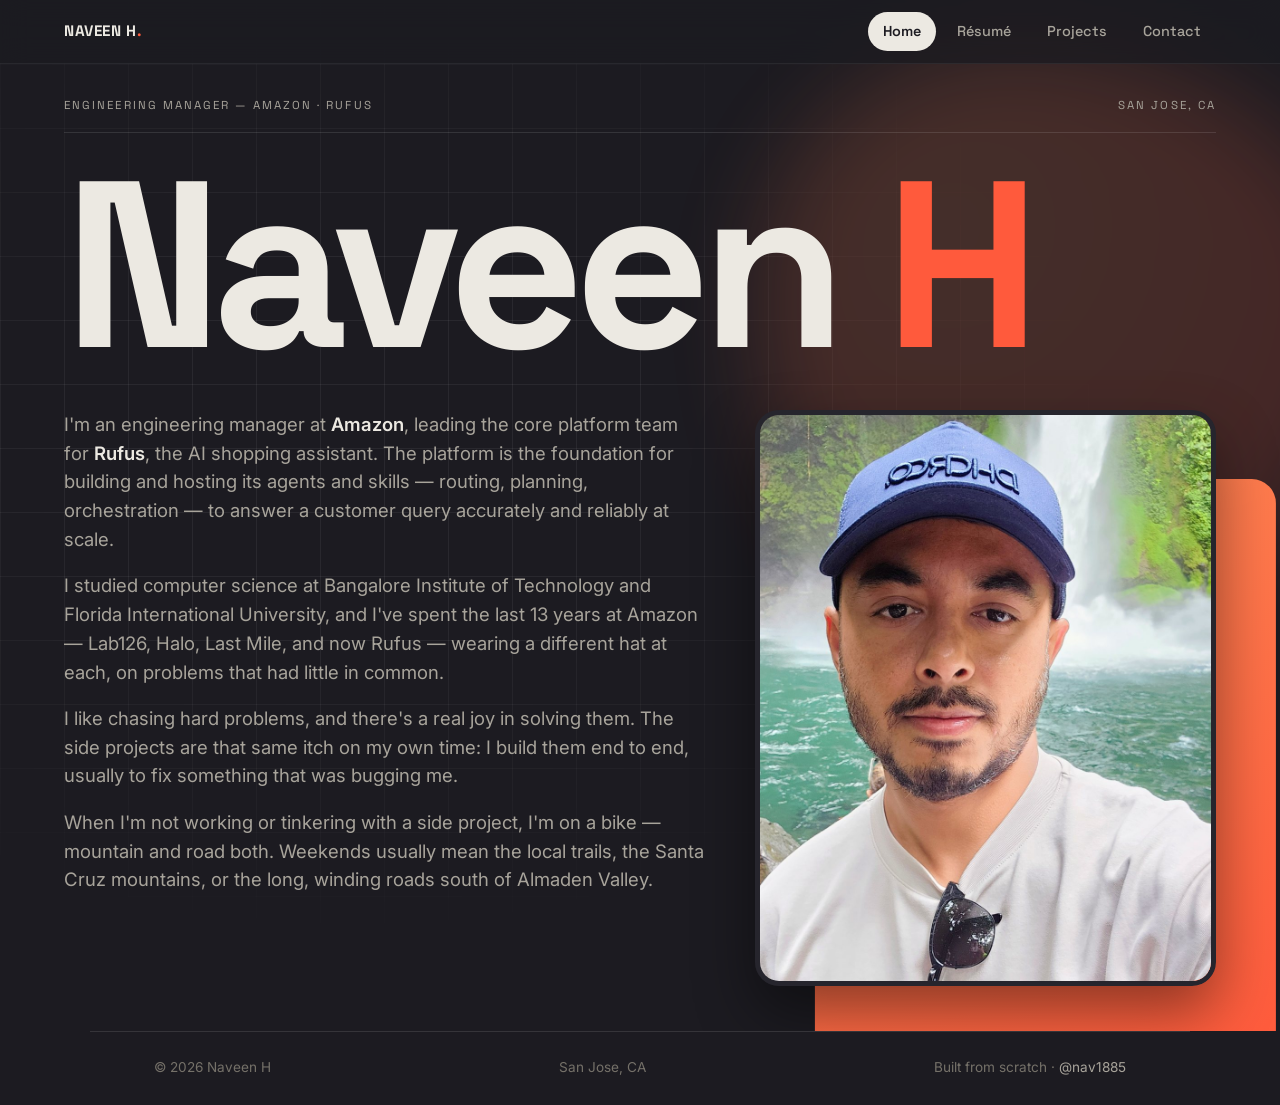
==== commit fecc3b72: "Trim VoxRider/Veloscape line from home intro Co-Authored-By: Claude Fable 5 <noreply@anthropic.com>" ====
--- a/index.html
+++ b/index.html
@@ -65,8 +65,7 @@
             <p>
               When I'm not working or tinkering with a side project, I'm on a bike — mountain and road both.
               Weekends usually mean the local trails, the Santa Cruz mountains, or the long, winding roads
-              south of Almaden Valley. It's no accident two of those projects, VoxRider and Veloscape,
-              started right there in the saddle.
+              south of Almaden Valley.
             </p>
           </div>
           </div>
@@ -84,9 +83,15 @@
           <span class="section__tag">Résumé</span>
           <h2 class="section__title">A decade of building<br>platforms &amp; people.</h2>
           <p class="section__intro">
-            Engineering manager with 13+ years at Amazon — from shipping big-data telemetry pipelines as
-            an engineer to leading the platform behind Amazon's AI shopping assistant. My throughline:
-            find the right problems, enable the team, and turn ambiguity into shipped product.
+            Software engineering manager with 13+ years at Amazon building and leading high-caliber
+            engineering teams across large-scale distributed systems — and, for the past 18 months, at the
+            heart of agentic AI and multi-agent platforms. I currently lead a 12-engineer core platform team
+            for Rufus, Amazon's AI shopping assistant serving 300M+ MAU, where my team owns the
+            query-routing, resilience, and async-agent backbone of a production multi-agent system. That
+            work draws on a decade of scaling services, data platforms, and ML infrastructure — including
+            building and managing 100TB+ data pipelines. I focus on identifying the right problems, growing
+            engineers to their full potential, and building environments where strong teams deliver
+            substantial business value.
           </p>
         </div>
 
@@ -102,16 +107,19 @@
               <h3 class="t-item__role">Software Development Manager</h3>
               <p class="t-item__org">Amazon · Rufus <span>— Santa Clara, CA</span></p>
               <p class="t-item__desc">
-                Lead and grow the <strong>core platform team</strong> for Rufus, Amazon's AI shopping
-                assistant — the experience that guides customers through their shopping journey and answers
-                questions on products, recommendations, comparisons, price alerts, and more.
-              </p>
-              <ul class="t-item__points">
-                <li>The team builds the core platform that orchestrates streaming workflows across multiple internal services and LLMs — with graceful degradation, load testing, and operations across North America, Europe, and the Far East.</li>
-                <li>The platform hosts a <strong>multi-agent</strong> stack — query understanding, routing, planning, and orchestration — to answer customer queries accurately and at low latency.</li>
-                <li>Drove delivery of <strong>Deep Research</strong>, an async agentic workflow that compiles a complete, personalized shopping guide from a customer's preferences.</li>
-              </ul>
-              <ul class="t-item__tags"><li>Agentic AI / LLMs</li><li>Multi-agent orchestration</li><li>Streaming</li><li>Global scale</li></ul>
+                Lead a <strong>12-engineer core platform team</strong> that builds the backbone of Rufus's
+                multi-agent architecture — growing it over 18 months through 4 hires and 4 promotions
+                (2 Senior SDE, 2 mid-level), advancing a third of the team.
+              </p>
+              <ul class="t-item__points">
+                <li>Restructured the team into 4 charter-driven sub-teams — Agent Routing, Graceful Degradation, Async Agent Execution, and Load Test Infrastructure — aligning team topology to the platform's core pillars and establishing a tech-lead layer to own each area.</li>
+                <li>Led delivery of <strong>Router</strong>, the query-classification-and-dispatch service that interprets every customer query and routes it to the appropriate downstream agent — enabling multi-agent scaling to support new feature additions.</li>
+                <li>Drove a <strong>50% P90 latency reduction</strong> through context engineering — token-footprint reduction, tool-skip configurations, runtime model/prompt selection, and peak-load routing to smaller models — improving responsiveness while cutting inference cost at scale.</li>
+                <li>Led development of a multi-tier <strong>graceful-degradation framework</strong> (manual, automated, agentic) spanning LLM failure modes, sustaining <strong>99.9% availability</strong> and protecting customer experience through major peak events such as Prime Day and Black Friday.</li>
+                <li>Shipped the <strong>Deep Research</strong> shopping-guide platform, an async agentic workflow that compiles personalized shopping guides from user preferences — enabling a new class of long-form, personalized shopping guidance Rufus couldn't previously offer.</li>
+                <li>Built a load-testing framework adopted by <strong>200+ platform developers</strong>, enabling partner teams to validate performance and catch regressions before launch — operating across NA, EU, and FE under aggressive latency SLAs.</li>
+              </ul>
+              <ul class="t-item__tags"><li>Agentic AI / LLMs</li><li>Multi-agent orchestration</li><li>Context engineering</li><li>99.9% availability</li></ul>
             </div>
           </li>
 
@@ -122,17 +130,18 @@
               <h3 class="t-item__role">Software Development Manager</h3>
               <p class="t-item__org">Amazon · Last Mile <span>— Santa Cruz, CA</span></p>
               <p class="t-item__desc">
-                Managed the team building an Android <strong>in-vehicle delivery app</strong> that guides
-                drivers through daily routes, itineraries, and turn-by-turn navigation to deliver packages
-                to retail customers.
-              </p>
-              <ul class="t-item__points">
-                <li>Partnered with external OEM partners on an over-the-air update mechanism, enabling rapid, autonomous updates that cut release time by <strong>75%</strong>.</li>
-                <li>Expanded the app into <strong>EU regions</strong> with multi-language support for seamless driver adoption.</li>
-                <li>Led developer-productivity initiatives — CI optimization, pre-commit automated testing, pipeline automation, and automated APK builds and signing.</li>
-                <li>Restructured operational metrics to better classify customer concerns, improving monitoring and notifications.</li>
-              </ul>
-              <ul class="t-item__tags"><li>Android</li><li>OTA updates</li><li>EU expansion</li><li>Developer productivity</li></ul>
+                Built and led an <strong>8-engineer team</strong> delivering the in-vehicle delivery
+                application embedded in <strong>Rivian delivery trucks</strong> — drove 2 promotions and
+                1 SDE hire while launching the app across <strong>25,000+ trucks</strong> in the US, Canada,
+                and Germany.
+              </p>
+              <ul class="t-item__points">
+                <li>Delivered a novel, app-store-free <strong>over-the-air update mechanism</strong> — a first for our organization — enabling rapid, autonomous updates that cut release cycle time by <strong>75%</strong>.</li>
+                <li>Drove the engineering partnership between Amazon and Rivian, aligning two companies' teams and roadmaps to co-develop the integration that connects the truck app with Amazon's driver phone app — streaming real-time events to guide drivers through daily routes, delivery instructions, and turn-by-turn navigation.</li>
+                <li>Extended the app with <strong>multi-language support</strong> to enable seamless driver adoption in international markets.</li>
+                <li>Led developer-productivity initiatives — optimized CI, pre-commit automated testing, pipeline automation, and automated APK build and signing.</li>
+              </ul>
+              <ul class="t-item__tags"><li>Android</li><li>OTA updates</li><li>Rivian partnership</li><li>25,000+ trucks</li></ul>
             </div>
           </li>
 
@@ -143,14 +152,14 @@
               <h3 class="t-item__role">Software Development Manager</h3>
               <p class="t-item__org">Amazon · Halo Health Technology <span>— Sunnyvale, CA</span></p>
               <p class="t-item__desc">
-                Built and led a high-performing, <strong>9-person</strong> multi-disciplinary team to tackle
-                accuracy challenges and improve the efficacy of algorithms running on Halo health devices.
-              </p>
-              <ul class="t-item__points">
-                <li>Defined the team's mission, charter, goals, and a <strong>3-year roadmap</strong>, working closely with product, science, engineering, and partner teams.</li>
-                <li>Launched a framework to visualize algorithm performance for applied-science teams, integrated into the pipeline to gate deployments on KPIs and reduce churn.</li>
-                <li>Stood up on-device <strong>end-to-end testing</strong> in a controlled environment to measure performance and eliminate defects before shipping.</li>
-                <li>Built a sensor-data collection pipeline for iterative algorithm development, and shipped customer-facing features to <strong>200,000+</strong> users with a closed-loop improvement system.</li>
+                Built a <strong>9-engineer team from scratch</strong> — hiring across disciplines, driving
+                1 promotion, and defining the mission, charter, goals, and 3-year roadmap in collaboration
+                with product, science, engineering, and partner teams.
+              </p>
+              <ul class="t-item__points">
+                <li>Owned the full stack from on-device algorithm accuracy through customer-facing features, shipping a customer intervention system — personalized nudges, reminders, and alerts that kept <strong>200,000+ customers</strong> on track with their fitness plans and drove engagement.</li>
+                <li>Built a sensor-data collection and replay pipeline with automated test infrastructure that measured on-device algorithm accuracy against real captured data before deployment — surfacing regressions early and preventing accuracy defects from reaching customers.</li>
+                <li>Established a closed-loop system for continuous improvement, feeding production data back into iterative algorithm development.</li>
               </ul>
               <ul class="t-item__tags"><li>Wearables</li><li>Applied science</li><li>Algorithm quality</li><li>Roadmap &amp; charter</li></ul>
             </div>
@@ -163,17 +172,17 @@
               <h3 class="t-item__role">Software Development Manager</h3>
               <p class="t-item__org">Amazon · Lab126 <span>— Sunnyvale, CA</span></p>
               <p class="t-item__desc">
-                Built a team of <strong>6 engineers</strong> from scratch to partner with applied and research
-                scientists on ML infrastructure for a multi-year roadmap — defining strategy, execution
-                methodology, and hiring.
-              </p>
-              <ul class="t-item__points">
-                <li>Over two years, the team shipped <strong>4 services and 5 AWS batch workflows</strong> processing <strong>100TB+</strong> for pre-processing, transformation, and batch inference.</li>
-                <li>Delivered a fully managed reporting &amp; analytics platform — <strong>100+ dashboards</strong> serving <strong>1,200+</strong> engineers, PMs, and executives across regions; serverless microservices, GraphQL backends, and a React static-site frontend. Cut infra cost <strong>90%</strong>, saved 50%+ productivity time, CSAT 4/5.</li>
-                <li>Streamlined the SDLC — architecture, documentation, and CI/CD with automated tests — nearly eliminating post-production issues and reducing developer burnout by <strong>55%+</strong>.</li>
-                <li>Managed a <strong>$1M budget</strong> and AWS capacity planning, holding cost estimates within 5–10%.</li>
-              </ul>
-              <ul class="t-item__tags"><li>Machine learning infra</li><li>Serverless</li><li>GraphQL · React</li><li>$1M budget</li></ul>
+                Built a <strong>6-engineer team from scratch</strong> to partner with applied and research
+                scientists on ML infrastructure for a multi-year roadmap — defining team strategy, execution
+                model, hiring, and driving 2 promotions.
+              </p>
+              <ul class="t-item__points">
+                <li>Over 2 years, delivered <strong>4 services and 5 AWS Batch workflows</strong> processing <strong>100TB+</strong> for data pre-processing, transformation, and batch inference powering online and offline ML use cases.</li>
+                <li>Led development of a fully managed reporting and analytics platform serving <strong>100+ dashboards</strong> to <strong>1,200+ internal users</strong> (engineers, PMs, executives) across multiple geographies — cutting infrastructure costs <strong>90%</strong> and reclaiming 50%+ of engineering productivity time, at a 4/5 customer CSAT.</li>
+                <li>Streamlined SDLC — architecture, documentation, and fully automated CI/CD pipelines — nearly eliminating post-production issues and materially improving release reliability.</li>
+                <li>Managed a <strong>$1M budget</strong>, planning AWS resources for immediate and extended teams within a 5–10% variance.</li>
+              </ul>
+              <ul class="t-item__tags"><li>ML infrastructure</li><li>100TB+ pipelines</li><li>Serverless</li><li>$1M budget</li></ul>
             </div>
           </li>
 
@@ -184,13 +193,14 @@
               <h3 class="t-item__role">Senior Software Development Engineer · Lead</h3>
               <p class="t-item__org">Amazon · Lab126 <span>— Sunnyvale, CA</span></p>
               <p class="t-item__desc">
-                As tech lead, designed and built a serverless, highly scalable RESTful ML microservice for
-                return-rate prediction, fronted by a dashboard web app.
-              </p>
-              <ul class="t-item__points">
-                <li>Replaced a third-party dependency and a 3-week, error-prone manual process — <strong>saving $100K/year</strong> and returning results in seconds at basic cloud-infra cost; multi-threaded processors handled 10+ years of on-demand data.</li>
-                <li>Built a reusable, horizontally-scaling framework to ingest data from <strong>20+ contract manufacturers</strong> into 4 databases, with automated CI/CD (unit tests and code-review gates).</li>
-                <li>Designed an OAuth authentication microservice on <strong>AWS Cognito</strong> with federated access and signed temporary tokens, fronting all of the team's frontend apps.</li>
+                Designed and built a serverless, highly scalable RESTful microservice that packages a
+                machine learning model to perform <strong>return-rate predictions</strong>, fronted by a web
+                application serving prediction dashboards across a complex set of parameters.
+              </p>
+              <ul class="t-item__points">
+                <li>Built multi-threaded data processors to seamlessly scale incoming data requests across time frames spanning 10+ years with on-demand processing — eliminating a 3P software dependency and <strong>saving $100K/year</strong>, replacing error-prone manual work that took over 3 weeks with a service that returned results in seconds at basic cloud-infra cost.</li>
+                <li>Developed a reusable framework to ingest data from <strong>20+ contract manufacturers</strong> that scales horizontally and writes to 4 separate databases — with an automated CI/CD pipeline running unit tests and code-review verification for seamless delivery to production.</li>
+                <li>Designed and developed an <strong>OAuth authentication microservice</strong> fronting all of the team's frontend applications — built for reusability and easy onboarding, with federated access and tight AWS Cognito integration issuing AWS-signed temporary tokens.</li>
               </ul>
               <ul class="t-item__tags"><li>ML services</li><li>OAuth · Cognito</li><li>CI/CD</li><li>Scalability</li></ul>
             </div>
@@ -203,12 +213,12 @@
               <h3 class="t-item__role">Software Development Engineer</h3>
               <p class="t-item__org">Amazon · Lab126 <span>— Sunnyvale, CA</span></p>
               <p class="t-item__desc">
-                Designed and built a <strong>BI reporting engine</strong> from the ground up, serving 400+
-                internal users across 10+ geographies.
-              </p>
-              <ul class="t-item__points">
-                <li>Built and operated a big-data ingestion and summarization platform (<strong>100TB+</strong>) deriving device telemetry, performance, and usage metrics to monitor field-device health.</li>
-                <li>Added dashboard web-app features including <strong>SSO</strong> and VIP management.</li>
+                Designed and built a <strong>BI reporting engine</strong> from the ground up to serve a wide
+                variety of customized reports for <strong>400+ internal users</strong> across 10+ geographies.
+              </p>
+              <ul class="t-item__points">
+                <li>Built and managed a big-data ingestion (<strong>100TB+</strong>) and summarization platform to understand device telemetry data and derive performance and usage-pattern metrics for monitoring the health of devices in the field.</li>
+                <li>Added features to a web application hosting dashboards — <strong>SSO</strong>, VIP management, and more.</li>
               </ul>
               <ul class="t-item__tags"><li>Big data</li><li>BI &amp; reporting</li><li>Telemetry</li><li>SSO</li></ul>
             </div>
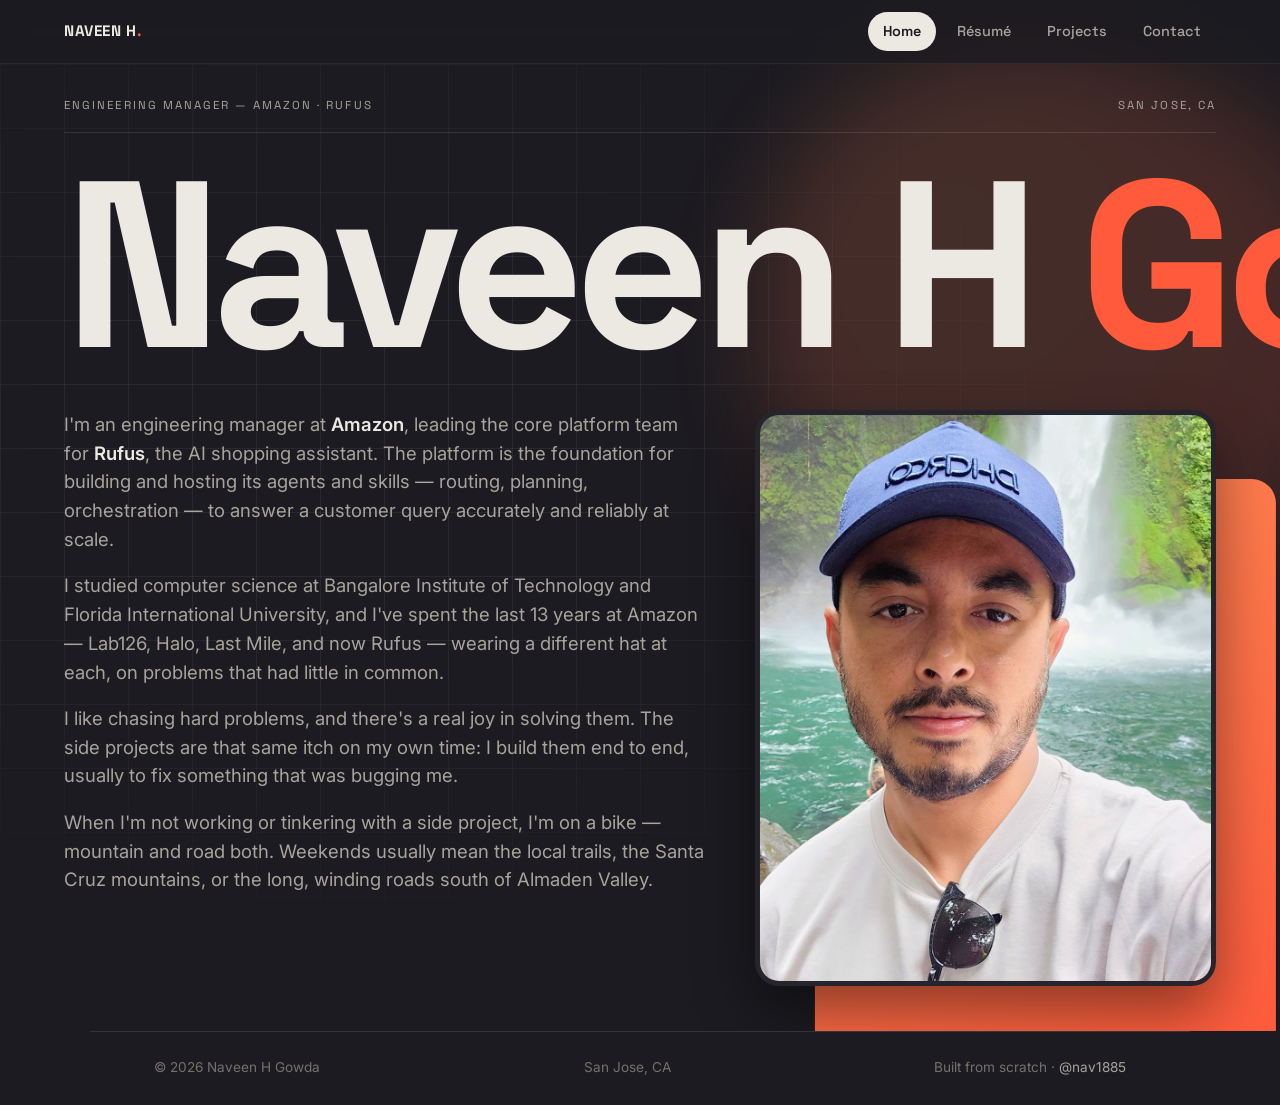
==== commit b3d523cb: "Update display name to Naveen H Gowda" ====
--- a/index.html
+++ b/index.html
@@ -3,11 +3,11 @@
 <head>
   <meta charset="UTF-8" />
   <meta name="viewport" content="width=device-width, initial-scale=1.0" />
-  <title>Naveen H — Engineering Manager</title>
-  <meta name="description" content="Naveen H — Engineering Manager at Amazon. Building agentic AI platforms, distributed systems, and the teams that ship them. Plus side projects and a lot of cycling." />
-  <meta name="author" content="Naveen H" />
-
-  <meta property="og:title" content="Naveen H — Engineering Manager" />
+  <title>Naveen H Gowda — Engineering Manager</title>
+  <meta name="description" content="Naveen H Gowda — Engineering Manager at Amazon. Building agentic AI platforms, distributed systems, and the teams that ship them. Plus side projects and a lot of cycling." />
+  <meta name="author" content="Naveen H Gowda" />
+
+  <meta property="og:title" content="Naveen H Gowda — Engineering Manager" />
   <meta property="og:description" content="Engineering Manager at Amazon. Agentic AI, distributed systems, and the teams that ship them." />
   <meta property="og:type" content="website" />
 
@@ -41,7 +41,7 @@
           <span>San Jose, CA</span>
         </div>
 
-        <h1 class="hero__name reveal" style="--d:.06s">Naveen&nbsp;<span class="accent">H</span></h1>
+        <h1 class="hero__name reveal" style="--d:.06s">Naveen&nbsp;H&nbsp;<span class="accent">Gowda</span></h1>
 
         <div class="hero__body">
           <div class="hero__lead">
@@ -70,7 +70,7 @@
           </div>
           </div>
           <figure class="hero__portrait reveal" style="--d:.3s">
-            <img src="assets/img/profile.jpg" alt="Naveen H" width="900" height="1200" />
+            <img src="assets/img/profile.jpg" alt="Naveen H Gowda" width="900" height="1200" />
           </figure>
         </div>
       </div>
@@ -272,7 +272,7 @@
   </main>
 
   <footer class="footer">
-    <span>© <span id="year"></span> Naveen H</span>
+    <span>© <span id="year"></span> Naveen H Gowda</span>
     <span>San Jose, CA</span>
     <span>Built from scratch · <a href="https://github.com/nav1885" target="_blank" rel="noopener">@nav1885</a></span>
   </footer>
--- a/css/styles.css
+++ b/css/styles.css
@@ -1,5 +1,5 @@
 /* =========================================================
-   Naveen H — Portfolio
+   Naveen H — profile
    Dark · bold · minimal · large type · TAB-based (no long scroll)
    ========================================================= */
 
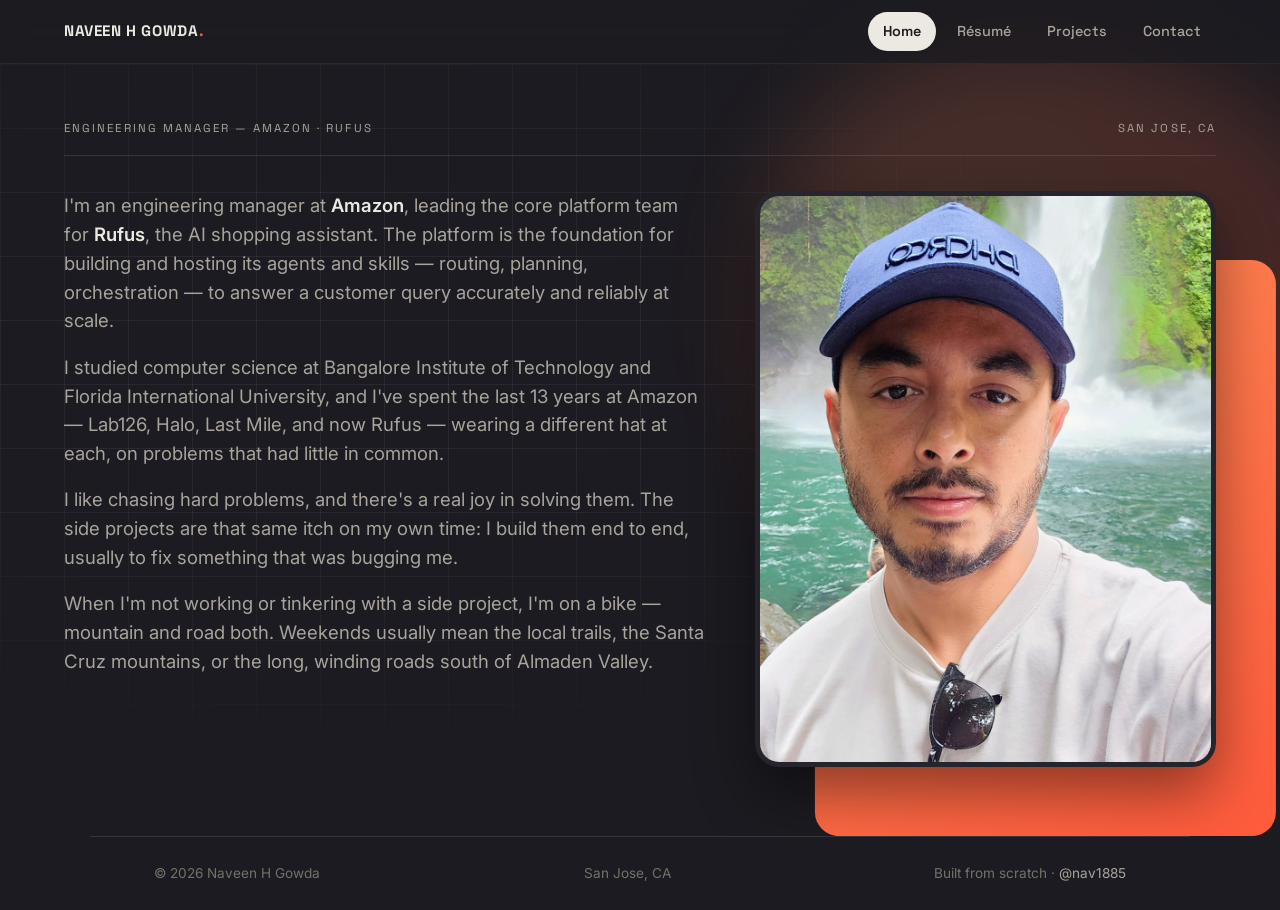
==== commit 9add4b44: "Remove hero banner name; update top-left logo to Naveen H Gowda" ====
--- a/index.html
+++ b/index.html
@@ -20,7 +20,7 @@
 <body>
   <!-- NAV / TAB BAR -->
   <header class="nav" id="nav">
-    <button class="nav__logo" data-tab="home">NAVEEN&nbsp;H<span class="dot">.</span></button>
+    <button class="nav__logo" data-tab="home">NAVEEN&nbsp;H&nbsp;GOWDA<span class="dot">.</span></button>
     <nav class="nav__tabs" id="tabs" role="tablist">
       <button class="tab-link is-active" data-tab="home" role="tab">Home</button>
       <button class="tab-link" data-tab="resume" role="tab">Résumé</button>
@@ -40,8 +40,6 @@
           <span>Engineering Manager — Amazon · Rufus</span>
           <span>San Jose, CA</span>
         </div>
-
-        <h1 class="hero__name reveal" style="--d:.06s">Naveen&nbsp;H&nbsp;<span class="accent">Gowda</span></h1>
 
         <div class="hero__body">
           <div class="hero__lead">
